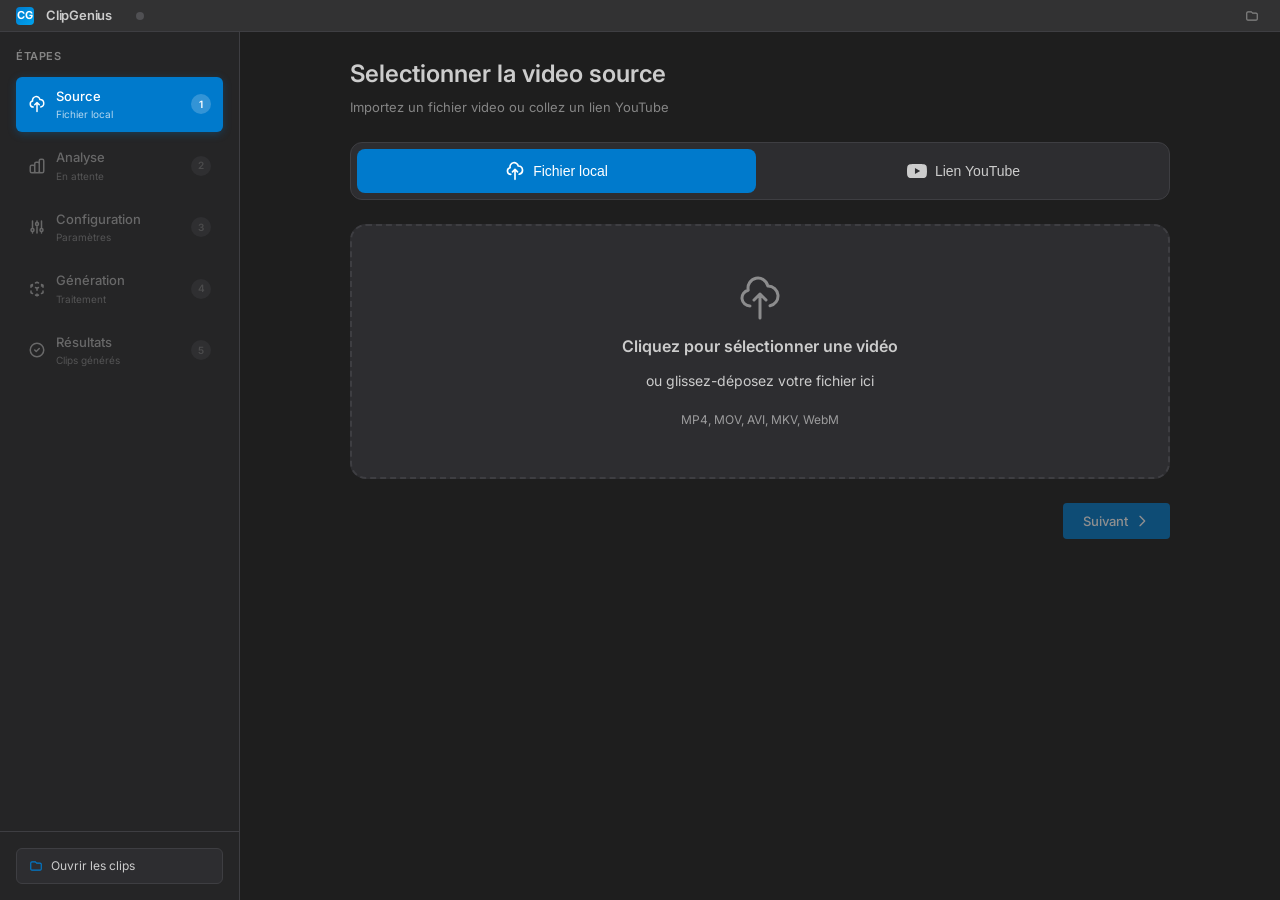
==== web/templates/index.html @ b7cdc8de "🎉 Initial commit - ClipGenius v2.0 ✨ Features - 🎬 Générateur de clips viraux YouTube → TikTok/Instag" ====
<!DOCTYPE html>
<html lang="fr">
<head>
    <meta charset="UTF-8">
    <meta name="viewport" content="width=device-width, initial-scale=1.0">
    <title>ClipGenius</title>
    <link href="https://fonts.googleapis.com/css2?family=Inter:wght@300;400;500;600;700&display=swap" rel="stylesheet">
    <style>
        * {
            margin: 0;
            padding: 0;
            box-sizing: border-box;
        }

        :root {
            --bg: #1e1e1e;
            --bg-secondary: #252526;
            --surface: #2d2d30;
            --surface-hover: #37373d;
            --border: #3e3e42;
            --text: #cccccc;
            --text-muted: #858585;
            --accent: #007acc;
            --accent-hover: #005a9e;
            --success: #4ec9b0;
            --error: #f48771;
            --warning: #ce9178;
            --titlebar-bg: #323233;
            --sidebar-width: 240px;
        }

        body {
            font-family: -apple-system, BlinkMacSystemFont, 'Segoe UI', 'Inter', system-ui, sans-serif;
            background: var(--bg);
            color: var(--text);
            height: 100vh;
            overflow: hidden;
            line-height: 1.5;
            font-size: 13px;
            -webkit-font-smoothing: antialiased;
        }

        /* Titlebar */
        .titlebar {
            height: 32px;
            background: var(--titlebar-bg);
            border-bottom: 1px solid var(--border);
            display: flex;
            align-items: center;
            justify-content: space-between;
            padding: 0 16px;
            -webkit-app-region: drag;
            flex-shrink: 0;
        }

        .titlebar-left {
            display: flex;
            align-items: center;
            gap: 12px;
        }

        .app-icon {
            width: 18px;
            height: 18px;
            background: linear-gradient(135deg, var(--accent), #00a4ef);
            border-radius: 4px;
            display: flex;
            align-items: center;
            justify-content: center;
            font-size: 11px;
            font-weight: 700;
            color: white;
        }

        .app-title {
            font-size: 13px;
            font-weight: 600;
            letter-spacing: -0.2px;
        }
        
        /* Connection Indicator */
        .connection-indicator {
            width: 8px;
            height: 8px;
            border-radius: 50%;
            margin-left: 12px;
            position: relative;
            transition: all 0.3s ease;
        }
        
        .connection-indicator.disconnected {
            background: #6e6e73;
            opacity: 0.5;
        }
        
        .connection-indicator.connecting {
            background: #ff9f0a;
            animation: pulse 1.5s ease-in-out infinite;
        }
        
        .connection-indicator.connected {
            background: #30d158;
            box-shadow: 0 0 8px rgba(48, 209, 88, 0.5);
        }
        
        .connection-indicator.error {
            background: #ff453a;
            animation: blink 1s ease-in-out infinite;
        }
        
        @keyframes blink {
            0%, 100% { opacity: 1; }
            50% { opacity: 0.3; }
        }

        .titlebar-center {
            position: absolute;
            left: 50%;
            transform: translateX(-50%);
            font-size: 12px;
            color: var(--text-muted);
        }

        .titlebar-actions {
            display: flex;
            gap: 8px;
            -webkit-app-region: no-drag;
        }

        .titlebar-btn {
            width: 24px;
            height: 24px;
            border-radius: 4px;
            border: none;
            background: transparent;
            color: var(--text-muted);
            cursor: pointer;
            display: flex;
            align-items: center;
            justify-content: center;
            transition: all 0.15s;
        }

        .titlebar-btn:hover {
            background: var(--surface-hover);
            color: var(--text);
        }

        .titlebar-btn svg {
            width: 14px;
            height: 14px;
        }

        /* Layout */
        .app-container {
            display: flex;
            height: calc(100vh - 32px);
        }

        /* Sidebar */
        .sidebar {
            width: var(--sidebar-width);
            background: var(--bg-secondary);
            border-right: 1px solid var(--border);
            display: flex;
            flex-direction: column;
            flex-shrink: 0;
        }

        .sidebar-section {
            padding: 16px;
        }

        .sidebar-section-title {
            font-size: 11px;
            font-weight: 600;
            color: var(--text-muted);
            text-transform: uppercase;
            letter-spacing: 0.5px;
            margin-bottom: 12px;
        }

        .nav-item {
            display: flex;
            align-items: center;
            gap: 10px;
            padding: 10px 12px;
            border-radius: 6px;
            cursor: pointer;
            transition: all 0.2s cubic-bezier(0.4, 0, 0.2, 1);
            color: var(--text);
            text-decoration: none;
            font-size: 13px;
            position: relative;
            margin-bottom: 6px;
        }

        .nav-item:hover:not(.active) {
            background: var(--surface);
            transform: translateX(2px);
        }

        .nav-item.active {
            background: var(--accent) !important;
            color: white !important;
            box-shadow: 0 2px 8px rgba(0, 122, 204, 0.3);
        }

        .nav-item.disabled {
            opacity: 0.4;
            cursor: not-allowed;
            pointer-events: none;
        }

        .nav-item svg {
            width: 18px;
            height: 18px;
            flex-shrink: 0;
        }

        .nav-item-content {
            flex: 1;
            display: flex;
            align-items: center;
            justify-content: space-between;
        }

        .nav-item-label {
            display: flex;
            flex-direction: column;
        }

        .nav-item-title {
            font-size: 13px;
            font-weight: 500;
        }

        .nav-item-subtitle {
            font-size: 10px;
            opacity: 0.7;
            margin-top: 1px;
        }

        /* Step badges */
        .step-badge {
            display: inline-flex;
            align-items: center;
            justify-content: center;
            width: 20px;
            height: 20px;
            border-radius: 10px;
            font-size: 10px;
            font-weight: 600;
            flex-shrink: 0;
        }

        .nav-item .step-badge {
            background: var(--border);
            color: var(--text-muted);
        }

        .nav-item.active .step-badge {
            background: rgba(255, 255, 255, 0.2);
            color: white;
        }

        .nav-item.completed .step-badge {
            background: var(--success);
            color: white;
        }

        .nav-item.completed:not(.active) {
            /* Style propre sans bordure */
        }

        .nav-item.processing .step-badge {
            background: var(--accent);
            color: white;
            animation: pulse 2s ease infinite;
        }

        .nav-item.processing.active {
            background: var(--accent);
            color: white;
        }

        .sidebar-footer {
            margin-top: auto;
            padding: 16px;
            border-top: 1px solid var(--border);
        }

        .quick-action {
            display: flex;
            align-items: center;
            gap: 8px;
            padding: 8px 12px;
            background: var(--surface);
            border-radius: 6px;
            border: 1px solid var(--border);
            cursor: pointer;
            transition: all 0.15s;
            font-size: 12px;
            color: var(--text);
            text-decoration: none;
        }

        .quick-action:hover {
            background: var(--surface-hover);
            border-color: var(--accent);
        }

        .quick-action svg {
            width: 14px;
            height: 14px;
            color: var(--accent);
        }

        /* Main content */
        .main-content {
            flex: 1;
            overflow-y: auto;
            background: var(--bg);
        }

        .main-content::-webkit-scrollbar {
            width: 12px;
        }

        .main-content::-webkit-scrollbar-track {
            background: transparent;
        }

        .main-content::-webkit-scrollbar-thumb {
            background: var(--border);
            border-radius: 6px;
            border: 3px solid var(--bg);
        }

        .main-content::-webkit-scrollbar-thumb:hover {
            background: var(--text-muted);
        }

        .content-wrapper {
            max-width: 900px;
            margin: 0 auto;
            padding: 24px 40px;
        }

        /* Step views */
        .step-view {
            display: none;
            animation: fadeInUp 0.3s cubic-bezier(0.4, 0, 0.2, 1);
        }

        .step-view.active {
            display: block;
        }

        @keyframes fadeInUp {
            from {
                opacity: 0;
                transform: translateY(20px);
            }
            to {
                opacity: 1;
                transform: translateY(0);
            }
        }

        /* Page header */
        .page-header {
            margin-bottom: 24px;
        }

        .page-title {
            font-size: 24px;
            font-weight: 600;
            margin-bottom: 6px;
            color: var(--text);
        }

        .page-description {
            color: var(--text-muted);
            font-size: 13px;
        }

        /* Form section */
        .form-section {
            background: var(--surface);
            border: 1px solid var(--border);
            border-radius: 8px;
            padding: 20px;
            margin-bottom: 20px;
        }

        .form-section-title {
            font-size: 13px;
            font-weight: 600;
            margin-bottom: 12px;
            color: var(--text);
        }

        .form-group {
            margin-bottom: 16px;
        }

        .form-group:last-child {
            margin-bottom: 0;
        }

        .form-label {
            display: flex;
            align-items: center;
            gap: 8px;
            font-size: 13px;
            font-weight: 600;
            color: var(--text);
            margin-bottom: 8px;
        }

        .form-hint {
            font-size: 12px;
            color: var(--text-muted);
            display: flex;
            align-items: center;
            gap: 6px;
        }

        .form-hint svg {
            flex-shrink: 0;
        }

        .main-input-group {
            display: flex;
            gap: 8px;
        }

        input[type="url"],
        input[type="text"],
        input[type="number"],
        select {
            width: 100%;
            padding: 10px 12px;
            background: var(--bg);
            border: 1px solid var(--border);
            border-radius: 6px;
            color: var(--text);
            font-size: 13px;
            font-family: inherit;
            transition: all 0.2s ease;
            height: 42px;
            line-height: 1.4;
            box-sizing: border-box;
        }

        input[type="url"]:hover,
        input[type="text"]:hover,
        input[type="number"]:hover,
        select:hover {
            border-color: var(--accent);
            background: var(--bg-secondary);
        }

        input[type="url"]:focus,
        input[type="text"]:focus,
        input[type="number"]:focus,
        select:focus {
            outline: none;
            border-color: var(--accent);
            background: var(--bg-secondary);
            box-shadow: 0 0 0 3px rgba(0, 122, 204, 0.1);
            transform: translateY(-1px);
        }

        input::placeholder {
            color: var(--text-muted);
        }

        /* Range Slider - Score Viral Minimum */
        .param-value {
            display: inline-block;
            min-width: 40px;
            padding: 2px 10px;
            background: linear-gradient(135deg, var(--accent), #005a9e);
            color: white;
            border-radius: 12px;
            font-size: 12px;
            font-weight: 600;
            text-align: center;
            font-variant-numeric: tabular-nums;
            box-shadow: 0 2px 8px rgba(0, 122, 204, 0.3);
            transition: all 0.2s ease;
        }

        input[type="range"] {
            -webkit-appearance: none;
            appearance: none;
            width: 100%;
            height: 6px;
            background: transparent;
            outline: none;
            margin: 12px 0;
            cursor: pointer;
        }

        /* Track - Fond du slider */
        input[type="range"]::-webkit-slider-runnable-track {
            width: 100%;
            height: 6px;
            background: linear-gradient(
                to right,
                #4ec9b0 0%,      /* Vert (permissif) */
                #ce9178 50%,     /* Orange (moyen) */
                #f48771 100%     /* Rouge (strict) */
            );
            border-radius: 3px;
            box-shadow: inset 0 1px 3px rgba(0, 0, 0, 0.3);
        }

        input[type="range"]::-moz-range-track {
            width: 100%;
            height: 6px;
            background: linear-gradient(
                to right,
                #4ec9b0 0%,
                #ce9178 50%,
                #f48771 100%
            );
            border-radius: 3px;
            box-shadow: inset 0 1px 3px rgba(0, 0, 0, 0.3);
        }

        /* Thumb - Le curseur rond */
        input[type="range"]::-webkit-slider-thumb {
            -webkit-appearance: none;
            appearance: none;
            width: 20px;
            height: 20px;
            background: white;
            border: 3px solid var(--accent);
            border-radius: 50%;
            cursor: pointer;
            box-shadow: 0 2px 8px rgba(0, 0, 0, 0.3);
            transition: all 0.2s ease;
        }

        input[type="range"]::-moz-range-thumb {
            width: 20px;
            height: 20px;
            background: white;
            border: 3px solid var(--accent);
            border-radius: 50%;
            cursor: pointer;
            box-shadow: 0 2px 8px rgba(0, 0, 0, 0.3);
            transition: all 0.2s ease;
        }

        /* Hover effects */
        input[type="range"]:hover::-webkit-slider-thumb {
            transform: scale(1.2);
            box-shadow: 0 3px 12px rgba(0, 122, 204, 0.5);
        }

        input[type="range"]:hover::-moz-range-thumb {
            transform: scale(1.2);
            box-shadow: 0 3px 12px rgba(0, 122, 204, 0.5);
        }

        /* Active (dragging) */
        input[type="range"]:active::-webkit-slider-thumb {
            transform: scale(1.3);
            border-width: 4px;
            box-shadow: 0 4px 16px rgba(0, 122, 204, 0.6);
        }

        input[type="range"]:active::-moz-range-thumb {
            transform: scale(1.3);
            border-width: 4px;
            box-shadow: 0 4px 16px rgba(0, 122, 204, 0.6);
        }

        /* Focus state */
        input[type="range"]:focus::-webkit-slider-thumb {
            outline: 2px solid var(--accent);
            outline-offset: 2px;
        }

        input[type="range"]:focus::-moz-range-thumb {
            outline: 2px solid var(--accent);
            outline-offset: 2px;
        }

        /* Labels en dessous du slider */
        .range-labels {
            display: flex;
            justify-content: space-between;
            font-size: 11px;
            color: var(--text-muted);
            margin-top: -6px;
            user-select: none;
        }

        .range-labels span {
            padding: 2px 8px;
            border-radius: 4px;
            transition: all 0.2s ease;
        }

        .range-labels span:first-child {
            color: #4ec9b0;
        }

        .range-labels span:last-child {
            color: #f48771;
        }

        /* Animation de la valeur quand elle change */
        @keyframes valuePulse {
            0% { transform: scale(1); }
            50% { transform: scale(1.1); }
            100% { transform: scale(1); }
        }

        .param-value.updating {
            animation: valuePulse 0.3s ease;
        }

        /* Input avec icône et suffixe */
        .input-with-icon {
            position: relative;
            display: flex;
            align-items: center;
        }

        .input-with-icon input {
            padding-left: 36px;
            padding-right: 40px;
        }

        .input-icon {
            position: absolute;
            left: 12px;
            font-size: 16px;
            pointer-events: none;
            z-index: 1;
        }

        .input-suffix {
            position: absolute;
            right: 12px;
            font-size: 11px;
            color: var(--text-muted);
            font-weight: 500;
            pointer-events: none;
            background: var(--bg);
            padding: 2px 6px;
            border-radius: 4px;
            border: 1px solid var(--border);
        }

        /* Amélioration des inputs number */
        input[type="number"] {
            font-variant-numeric: tabular-nums;
            text-align: center;
            font-weight: 500;
        }

        input[type="number"]::-webkit-inner-spin-button,
        input[type="number"]::-webkit-outer-spin-button {
            opacity: 1;
            height: 30px;
        }

        /* Amélioration des selects */
        select {
            background-image: url("data:image/svg+xml,%3Csvg width='12' height='8' fill='none' xmlns='http://www.w3.org/2000/svg'%3E%3Cpath d='M1 1.5l5 5 5-5' stroke='%23858585' stroke-width='2' stroke-linecap='round'/%3E%3C/svg%3E");
            background-repeat: no-repeat;
            background-position: right 12px center;
            padding-right: 36px;
            cursor: pointer;
            font-weight: 500;
        }

        select option {
            padding: 8px;
            background: var(--bg);
            color: var(--text);
        }

        /* Amélioration des checkboxes */
        .checkbox-label {
            background: var(--surface);
            padding: 12px 16px;
            border-radius: 8px;
            border: 1px solid var(--border);
            transition: all 0.2s ease;
        }

        .checkbox-label:hover {
            background: var(--surface-hover);
            border-color: var(--accent);
            transform: translateY(-1px);
            box-shadow: 0 2px 8px rgba(0, 0, 0, 0.1);
        }

        .checkbox-label input[type="checkbox"]:checked + span {
            color: var(--accent);
            font-weight: 600;
        }

        .btn {
            padding: 10px 20px;
            background: var(--accent);
            border: none;
            border-radius: 4px;
            color: white;
            font-size: 13px;
            font-weight: 500;
            font-family: inherit;
            cursor: pointer;
            transition: all 0.15s;
            white-space: nowrap;
            display: inline-flex;
            align-items: center;
            gap: 6px;
        }

        .btn:hover:not(:disabled) {
            background: var(--accent-hover);
        }

        .btn:active:not(:disabled) {
            transform: scale(0.98);
        }

        .btn:disabled {
            opacity: 0.5;
            cursor: not-allowed;
        }

        .btn-secondary {
            background: var(--surface);
            color: var(--text);
            border: 1px solid var(--border);
        }

        .btn-secondary:hover:not(:disabled) {
            background: var(--surface-hover);
        }

        /* Advanced options */
        .advanced-toggle {
            display: inline-flex;
            align-items: center;
            gap: 6px;
            color: var(--accent);
            font-size: 12px;
            font-weight: 500;
            cursor: pointer;
            padding: 6px 0;
            margin-bottom: 16px;
        }

        .advanced-toggle:hover {
            color: var(--accent-hover);
        }

        .advanced-toggle svg {
            width: 14px;
            height: 14px;
            transition: transform 0.2s;
        }

        .advanced-toggle.open svg {
            transform: rotate(180deg);
        }

        .advanced-options {
            display: none;
        }

        .advanced-options.show {
            display: block;
            animation: slideDown 0.2s ease;
        }

        @keyframes slideDown {
            from { opacity: 0; transform: translateY(-8px); }
            to { opacity: 1; transform: translateY(0); }
        }

        .options-grid {
            display: grid;
            grid-template-columns: repeat(auto-fit, minmax(200px, 1fr));
            gap: 16px;
        }

        .checkbox-group {
            display: flex;
            flex-wrap: wrap;
            gap: 16px;
            margin-top: 12px;
        }

        .checkbox-label {
            display: flex;
            align-items: center;
            gap: 8px;
            cursor: pointer;
            font-size: 13px;
            color: var(--text);
            user-select: none;
        }

        .checkbox-label input[type="checkbox"] {
            width: 16px;
            height: 16px;
            accent-color: var(--accent);
            cursor: pointer;
        }

        .checkbox-label:hover {
            color: var(--text);
        }

        /* Progress section */
        .progress-section {
            display: none;
            margin-bottom: 24px;
        }

        .progress-section.show {
            display: block;
            animation: fadeIn 0.5s ease;
        }

        @keyframes fadeIn {
            from { opacity: 0; transform: translateY(10px); }
            to { opacity: 1; transform: translateY(0); }
        }

        /* === NEW ENGAGING PROGRESS DESIGN === */
        .progress-hero {
            text-align: center;
            padding: 60px 40px;
            background: linear-gradient(135deg, rgba(0, 120, 212, 0.05) 0%, rgba(0, 164, 239, 0.05) 100%);
            border-radius: 16px;
            border: 1px solid var(--border);
            position: relative;
            overflow: hidden;
        }

        /* Animated background particles */
        .progress-hero::before {
            content: '';
            position: absolute;
            top: 0;
            left: 0;
            right: 0;
            bottom: 0;
            background-image: 
                radial-gradient(circle at 20% 80%, rgba(0, 120, 212, 0.1) 0%, transparent 50%),
                radial-gradient(circle at 80% 20%, rgba(0, 164, 239, 0.1) 0%, transparent 50%);
            animation: bgPulse 4s ease-in-out infinite alternate;
        }

        @keyframes bgPulse {
            0% { opacity: 0.5; }
            100% { opacity: 1; }
        }

        /* Circular progress indicator */
        .circular-progress {
            position: relative;
            width: 200px;
            height: 200px;
            margin: 0 auto 32px;
        }

        .circular-progress svg {
            transform: rotate(-90deg);
            width: 200px;
            height: 200px;
        }

        .circular-progress .progress-bg {
            fill: none;
            stroke: var(--border);
            stroke-width: 8;
        }

        /* Page Analyse - Progress ring */
        #view-analyze .circular-progress .progress-ring {
            fill: none;
            stroke: url(#analysisProgressGradient);
            stroke-width: 8;
            stroke-linecap: round;
            stroke-dasharray: 565.48;
            stroke-dashoffset: 565.48;
            transition: stroke-dashoffset 0.8s cubic-bezier(0.4, 0, 0.2, 1);
        }

        /* Page Génération - Progress ring */
        #view-generate .circular-progress .progress-ring {
            fill: none;
            stroke: url(#progressGradient);
            stroke-width: 8;
            stroke-linecap: round;
            stroke-dasharray: 565.48;
            stroke-dashoffset: 565.48;
            transition: stroke-dashoffset 0.8s cubic-bezier(0.4, 0, 0.2, 1);
        }

        .progress-section.complete .circular-progress .progress-ring {
            stroke: var(--success);
        }

        .circular-progress .progress-content {
            position: absolute;
            top: 50%;
            left: 50%;
            transform: translate(-50%, -50%);
            text-align: center;
        }

        .progress-percentage {
            font-size: 48px;
            font-weight: 700;
            color: var(--text);
            line-height: 1;
            font-variant-numeric: tabular-nums;
        }

        .progress-percentage-suffix {
            font-size: 24px;
            color: var(--text-muted);
        }

        /* Animated icon in center */
        .progress-icon {
            font-size: 32px;
            margin-bottom: 8px;
            animation: iconBounce 2s ease-in-out infinite;
        }

        @keyframes iconBounce {
            0%, 100% { transform: scale(1); }
            50% { transform: scale(1.1); }
        }

        .progress-section.complete .progress-icon {
            animation: celebrateIcon 0.6s ease;
        }

        @keyframes celebrateIcon {
            0% { transform: scale(1); }
            50% { transform: scale(1.3) rotate(10deg); }
            100% { transform: scale(1); }
        }

        /* Main status message */
        .progress-status {
            font-size: 24px;
            font-weight: 600;
            color: var(--text);
            margin-bottom: 8px;
            position: relative;
            z-index: 1;
        }

        .progress-substatus {
            font-size: 14px;
            color: var(--text-muted);
            margin-bottom: 32px;
            position: relative;
            z-index: 1;
        }

        /* Step indicators - simplified */
        .progress-steps {
            display: flex;
            justify-content: center;
            gap: 8px;
            margin-bottom: 32px;
            position: relative;
            z-index: 1;
        }

        .progress-step {
            display: flex;
            align-items: center;
            gap: 8px;
            padding: 12px 20px;
            background: var(--surface);
            border: 1px solid var(--border);
            border-radius: 100px;
            font-size: 13px;
            color: var(--text-muted);
            transition: all 0.3s ease;
        }

        .progress-step-icon {
            font-size: 16px;
            opacity: 0.6;
            transition: all 0.3s ease;
        }

        .progress-step.active {
            background: var(--accent);
            border-color: var(--accent);
            color: white;
            transform: scale(1.05);
            box-shadow: 0 4px 20px rgba(0, 120, 212, 0.3);
        }

        .progress-step.active .progress-step-icon {
            opacity: 1;
            animation: stepPulse 1s ease-in-out infinite;
        }

        @keyframes stepPulse {
            0%, 100% { transform: scale(1); }
            50% { transform: scale(1.2); }
        }

        .progress-step.complete {
            background: var(--success);
            border-color: var(--success);
            color: white;
        }

        .progress-step.complete .progress-step-icon {
            opacity: 1;
        }

        /* Completion celebration */
        .progress-section.complete .progress-hero {
            background: linear-gradient(135deg, rgba(16, 185, 129, 0.1) 0%, rgba(5, 150, 105, 0.1) 100%);
        }

        .progress-section.complete .progress-status {
            color: var(--success);
        }

        /* Error state */
        .progress-section.error .progress-hero {
            background: linear-gradient(135deg, rgba(239, 68, 68, 0.1) 0%, rgba(220, 38, 38, 0.1) 100%);
        }

        .progress-section.error .progress-status {
            color: var(--error);
        }

        .progress-section.error .circular-progress .progress-ring {
            stroke: var(--error);
        }

        /* Results */
        .results {
            display: none;
        }

        .results.show {
            display: block;
        }

        .results-header {
            display: flex;
            justify-content: space-between;
            align-items: center;
            margin-bottom: 16px;
        }

        .results-title {
            font-size: 14px;
            font-weight: 600;
        }

        .results-count {
            font-size: 12px;
            color: var(--text-muted);
        }

        .clips-grid {
            display: grid;
            grid-template-columns: repeat(auto-fill, minmax(240px, 1fr));
            gap: 16px;
        }

        .clip-card {
            background: var(--surface);
            border: 1px solid var(--border);
            border-radius: 6px;
            overflow: hidden;
            transition: all 0.2s;
            position: relative; /* Explicit positioning context */
        }
        
        /* Ensure no pseudo-elements create overlays */
        .clip-card::before,
        .clip-card::after {
            content: none !important;
        }

        .clip-card:hover {
            border-color: var(--accent);
            transform: translateY(-2px);
        }

        .clip-video-wrapper {
            position: relative;
            width: 100%;
            aspect-ratio: 9/16;
            background: #000;
            cursor: pointer;
            overflow: hidden;
        }

        .clip-video {
            width: 100%;
            height: 100%;
            display: block;
            object-fit: cover;
        }
        
        .clip-video-overlay {
            position: absolute;
            top: 0;
            left: 0;
            right: 0;
            bottom: 0;
            display: flex;
            align-items: center;
            justify-content: center;
            background: rgba(0, 0, 0, 0.3);
            opacity: 0;
            transition: opacity 0.3s ease;
            pointer-events: none;
        }
        
        /* Show play icon on hover */
        .clip-video-wrapper:hover .clip-video-overlay {
            opacity: 1;
        }
        
        /* Always show play icon when paused */
        .clip-video-wrapper.paused .clip-video-overlay {
            opacity: 1;
            background: rgba(0, 0, 0, 0.4);
        }
        
        .play-icon {
            filter: drop-shadow(0 2px 8px rgba(0,0,0,0.6));
            transition: transform 0.2s ease;
        }
        
        .clip-video-wrapper:hover .play-icon {
            transform: scale(1.1);
        }

        /* Remove ALL Safari/Webkit video controls and overlays */
        .clip-video::-webkit-media-controls {
            display: none !important;
        }
        
        .clip-video::-webkit-media-controls-enclosure {
            display: none !important;
        }
        
        .clip-video::-webkit-media-controls-panel {
            display: none !important;
        }

        .clip-footer {
            padding: 12px;
        }

        .clip-name {
            font-size: 12px;
            font-weight: 500;
        }

        /* Results Statistics */
        .results-stats-grid {
            display: grid;
            grid-template-columns: repeat(4, 1fr);
            gap: 12px;
            margin-bottom: 24px;
        }

        .results-stat-card {
            background: var(--surface);
            border: 1px solid var(--border);
            border-radius: 8px;
            padding: 16px;
            display: flex;
            align-items: center;
            gap: 12px;
            transition: all 0.2s;
        }

        .results-stat-card:hover {
            border-color: var(--accent);
            transform: translateY(-1px);
        }

        .results-stat-icon {
            font-size: 28px;
            flex-shrink: 0;
        }

        .results-stat-content {
            flex: 1;
        }

        .results-stat-value {
            font-size: 18px;
            font-weight: 600;
            color: var(--text);
            margin-bottom: 2px;
            font-variant-numeric: tabular-nums;
        }

        .results-stat-label {
            font-size: 11px;
            color: var(--text-muted);
            text-transform: uppercase;
            letter-spacing: 0.5px;
        }

        /* Clip metadata badges */
        .clip-metadata {
            display: flex;
            gap: 6px;
            flex-wrap: wrap;
            margin-top: 8px;
        }

        .clip-badge {
            display: inline-flex;
            align-items: center;
            gap: 4px;
            padding: 3px 8px;
            background: var(--bg);
            border-radius: 10px;
            font-size: 10px;
            color: var(--text-muted);
        }

        .clip-badge.score {
            color: var(--success);
        }

        .clip-badge.duration {
            color: var(--accent);
        }

        /* Status badge */
        .status-badge {
            display: inline-flex;
            align-items: center;
            gap: 6px;
            padding: 4px 10px;
            border-radius: 12px;
            font-size: 11px;
            font-weight: 500;
            background: var(--bg);
            border: 1px solid var(--border);
        }

        .status-badge.processing {
            border-color: var(--accent);
            color: var(--accent);
        }

        .status-badge.complete {
            border-color: var(--success);
            color: var(--success);
        }

        .status-badge.error {
            border-color: var(--error);
            color: var(--error);
        }

        .status-dot {
            width: 6px;
            height: 6px;
            border-radius: 50%;
            background: currentColor;
        }

        .status-badge.processing .status-dot {
            animation: pulse 2s ease infinite;
        }

        @keyframes pulse {
            0%, 100% { opacity: 1; }
            50% { opacity: 0.3; }
        }

        /* Confetti animation */
        @keyframes confetti-fall {
            to {
                transform: translateY(100vh) rotate(360deg);
            }
        }

        .confetti {
            position: fixed;
            width: 10px;
            height: 10px;
            background: var(--accent);
            top: -10px;
            z-index: 9999;
            animation: confetti-fall 3s linear forwards;
        }

        /* Success celebration */
        .celebration-overlay {
            position: fixed;
            top: 0;
            left: 0;
            right: 0;
            bottom: 0;
            pointer-events: none;
            z-index: 9998;
            display: none;
        }

        .celebration-overlay.active {
            display: block;
        }

        /* Source Tabs */
        .source-tabs {
            display: flex;
            gap: 8px;
            margin-bottom: 24px;
            background: var(--surface);
            padding: 6px;
            border-radius: 12px;
            border: 1px solid var(--border);
        }

        .source-tab {
            flex: 1;
            display: flex;
            align-items: center;
            justify-content: center;
            gap: 8px;
            padding: 12px 20px;
            border: none;
            background: transparent;
            color: var(--text-dim);
            font-size: 14px;
            font-weight: 500;
            border-radius: 8px;
            cursor: pointer;
            transition: all 0.2s ease;
        }

        .source-tab:hover {
            color: var(--text);
            background: var(--surface-hover);
        }

        .source-tab.active {
            background: var(--accent);
            color: white;
        }

        .source-tab svg {
            flex-shrink: 0;
        }

        /* Source Panels */
        .source-panel {
            display: none;
        }

        .source-panel.active {
            display: block;
            animation: fadeIn 0.3s ease;
        }

        /* File Drop Zone */
        .file-drop-zone {
            border: 2px dashed var(--border);
            border-radius: 16px;
            padding: 48px 24px;
            text-align: center;
            cursor: pointer;
            transition: all 0.3s ease;
            background: var(--surface);
        }

        .file-drop-zone:hover {
            border-color: var(--accent);
            background: rgba(0, 122, 204, 0.05);
        }

        .file-drop-zone.dragover {
            border-color: var(--accent);
            background: rgba(0, 122, 204, 0.1);
            transform: scale(1.01);
        }

        .file-drop-content {
            display: flex;
            flex-direction: column;
            align-items: center;
            gap: 12px;
        }

        .file-drop-content svg {
            color: var(--text-dim);
            opacity: 0.6;
        }

        .file-drop-zone:hover .file-drop-content svg {
            color: var(--accent);
            opacity: 1;
        }

        .file-drop-title {
            font-size: 16px;
            font-weight: 600;
            color: var(--text);
            margin: 0;
        }

        .file-drop-subtitle {
            font-size: 14px;
            color: var(--text-dim);
            margin: 0;
        }

        .file-drop-formats {
            font-size: 12px;
            color: var(--text-dim);
            opacity: 0.7;
            margin: 8px 0 0 0;
        }

        /* File Preview Card */
        .file-preview-card {
            display: flex;
            align-items: center;
            gap: 16px;
            background: var(--surface);
            border: 1px solid var(--border);
            border-radius: 12px;
            padding: 16px 20px;
            margin-top: 16px;
            animation: fadeIn 0.3s ease;
        }

        .file-preview-icon {
            width: 48px;
            height: 48px;
            display: flex;
            align-items: center;
            justify-content: center;
            background: rgba(0, 122, 204, 0.1);
            border-radius: 10px;
            color: var(--accent);
        }

        .file-preview-info {
            flex: 1;
        }

        .file-preview-name {
            font-size: 15px;
            font-weight: 600;
            color: var(--text);
            margin: 0 0 4px 0;
            word-break: break-all;
        }

        .file-preview-size {
            font-size: 13px;
            color: var(--text-dim);
            margin: 0;
        }

        .file-remove-btn {
            width: 36px;
            height: 36px;
            display: flex;
            align-items: center;
            justify-content: center;
            background: transparent;
            border: 1px solid var(--border);
            border-radius: 8px;
            color: var(--text-dim);
            cursor: pointer;
            transition: all 0.2s ease;
        }

        .file-remove-btn:hover {
            background: rgba(255, 100, 100, 0.1);
            border-color: #ff6464;
            color: #ff6464;
        }
        
        /* Preset Cards (Type de contenu) */
        .preset-grid {
            display: grid;
            grid-template-columns: repeat(4, 1fr);
            gap: 16px;
            margin-top: 16px;
        }
        
        .preset-card {
            background: var(--surface);
            border: 2px solid var(--border);
            border-radius: 12px;
            padding: 20px;
            cursor: pointer;
            transition: all 0.2s ease;
            text-align: center;
            position: relative;
        }
        
        .preset-card:hover {
            border-color: var(--accent);
            transform: translateY(-2px);
            box-shadow: 0 4px 12px rgba(102, 126, 234, 0.15);
        }
        
        .preset-card.selected {
            border-color: var(--accent);
            background: linear-gradient(135deg, rgba(102, 126, 234, 0.1) 0%, rgba(118, 75, 162, 0.1) 100%);
        }
        
        .preset-card.selected::before {
            content: "✓";
            position: absolute;
            top: 12px;
            right: 12px;
            width: 24px;
            height: 24px;
            background: var(--accent);
            color: white;
            border-radius: 50%;
            display: flex;
            align-items: center;
            justify-content: center;
            font-size: 14px;
            font-weight: bold;
        }
        
        .preset-icon {
            font-size: 48px;
            margin-bottom: 12px;
        }
        
        .preset-name {
            font-size: 18px;
            font-weight: 600;
            color: var(--text);
            margin-bottom: 8px;
        }
        
        .preset-desc {
            font-size: 13px;
            color: var(--text-muted);
            margin-bottom: 12px;
            line-height: 1.4;
        }
        
        .preset-specs {
            display: flex;
            flex-wrap: wrap;
            gap: 6px;
            justify-content: center;
        }
        
        .preset-spec {
            font-size: 11px;
            padding: 4px 8px;
            background: var(--bg);
            border: 1px solid var(--border);
            border-radius: 6px;
            color: var(--text-muted);
        }

        /* YouTube Preview Card */
        .youtube-preview-card {
            background: linear-gradient(135deg, var(--surface) 0%, rgba(102, 126, 234, 0.03) 100%);
            border: 2px solid var(--border);
            border-radius: 16px;
            padding: 24px;
            margin-top: 20px;
            margin-bottom: 20px;
            animation: slideInUp 0.4s cubic-bezier(0.16, 1, 0.3, 1);
            box-shadow: 0 8px 24px rgba(0, 0, 0, 0.12);
            position: relative;
            overflow: hidden;
        }

        .youtube-preview-loading {
            display: flex;
            flex-direction: column;
            align-items: center;
            gap: 16px;
            padding: 40px;
        }
        
        .youtube-preview-loading-text {
            font-size: 14px;
            color: var(--text-muted);
            display: flex;
            align-items: center;
            gap: 8px;
        }
        
        .youtube-preview-error {
            display: flex;
            flex-direction: column;
            align-items: center;
            gap: 16px;
            padding: 40px;
            text-align: center;
        }
        
        .youtube-preview-error-icon {
            width: 64px;
            height: 64px;
            background: rgba(239, 68, 68, 0.1);
            border-radius: 50%;
            display: flex;
            align-items: center;
            justify-content: center;
        }
        
        .youtube-preview-error-icon svg {
            width: 32px;
            height: 32px;
            color: #ef4444;
        }
        
        .youtube-preview-error-title {
            font-size: 16px;
            font-weight: 600;
            color: var(--text);
            margin: 0;
        }
        
        .youtube-preview-error-message {
            font-size: 14px;
            color: var(--text-muted);
            margin: 0;
            max-width: 400px;
        }
        
        .youtube-preview-content {
            display: grid;
            grid-template-columns: 280px 1fr;
            gap: 24px;
            align-items: start;
        }
        
        @media (max-width: 768px) {
            .youtube-preview-content {
                grid-template-columns: 1fr;
                gap: 16px;
            }
        }
        
        .youtube-preview-thumbnail-container {
            position: relative;
            border-radius: 12px;
            overflow: hidden;
            box-shadow: 0 8px 20px rgba(0, 0, 0, 0.25);
            aspect-ratio: 16 / 9;
        }
        
        .youtube-preview-thumbnail {
            width: 100%;
            height: 100%;
            object-fit: cover;
            display: block;
        }
        
        
        .youtube-preview-info {
            display: flex;
            flex-direction: column;
            gap: 12px;
            padding-top: 4px;
        }
        
        .youtube-preview-header {
            display: flex;
            align-items: flex-start;
        }
        
        .youtube-preview-title {
            font-size: 18px;
            font-weight: 700;
            color: var(--text);
            margin: 0;
            line-height: 1.5;
            flex: 1;
            display: -webkit-box;
            -webkit-line-clamp: 2;
            -webkit-box-orient: vertical;
            overflow: hidden;
        }
        
        .youtube-preview-meta {
            display: flex;
            flex-direction: column;
            gap: 8px;
        }
        
        .youtube-preview-channel {
            display: flex;
            align-items: center;
            gap: 8px;
            font-size: 15px;
            color: var(--text-muted);
            font-weight: 500;
        }
        
        .youtube-preview-stats {
            display: flex;
            gap: 16px;
            padding: 12px 0;
            border-top: 1px solid var(--border);
            margin-top: 4px;
        }
        
        .youtube-preview-stat {
            display: flex;
            align-items: center;
            gap: 6px;
            font-size: 13px;
            color: var(--text-muted);
        }
        
        .youtube-preview-stat svg {
            width: 16px;
            height: 16px;
            opacity: 0.7;
        }
        
        @keyframes slideInUp {
            from {
                transform: translateY(20px);
                opacity: 0;
            }
            to {
                transform: translateY(0);
                opacity: 1;
            }
        }

        .spinner {
            width: 40px;
            height: 40px;
            border: 4px solid var(--border);
            border-top-color: var(--accent);
            border-radius: 50%;
            animation: spin 1s linear infinite;
        }

        @keyframes spin {
            to { transform: rotate(360deg); }
        }
        
        @keyframes slideInRight {
            from {
                transform: translateX(400px);
                opacity: 0;
            }
            to {
                transform: translateX(0);
                opacity: 1;
            }
        }
        
        @keyframes slideOutRight {
            from {
                transform: translateX(0);
                opacity: 1;
            }
            to {
                transform: translateX(400px);
                opacity: 0;
            }
        }
    </style>
</head>
<body>
    <!-- Titlebar -->
    <div class="titlebar">
        <div class="titlebar-left">
            <div class="app-icon">CG</div>
            <span class="app-title">ClipGenius</span>
            <!-- Connection Indicator -->
            <div class="connection-indicator disconnected" id="connectionIndicator" title="Déconnecté"></div>
        </div>
        <div class="titlebar-center" id="titlebarStatus"></div>
        <div class="titlebar-actions">
            <button class="titlebar-btn" onclick="openOutputFolder()" title="Ouvrir le dossier de sortie">
                <svg fill="none" stroke="currentColor" viewBox="0 0 24 24">
                    <path stroke-linecap="round" stroke-linejoin="round" stroke-width="2" d="M3 7v10a2 2 0 002 2h14a2 2 0 002-2V9a2 2 0 00-2-2h-6l-2-2H5a2 2 0 00-2 2z"></path>
                </svg>
            </button>
        </div>
    </div>

    <!-- Celebration overlay for confetti -->
    <div class="celebration-overlay" id="celebrationOverlay"></div>

    <!-- App container -->
    <div class="app-container">
        <!-- Sidebar -->
        <div class="sidebar">
            <div class="sidebar-section">
                <div class="sidebar-section-title">Étapes</div>
                
                <!-- Step 1: Source -->
                <a href="#" class="nav-item active" data-step="source" onclick="navigateToStep('source'); return false;">
                    <svg fill="none" stroke="currentColor" viewBox="0 0 24 24">
                        <path stroke-linecap="round" stroke-linejoin="round" stroke-width="2" d="M7 16a4 4 0 01-.88-7.903A5 5 0 1115.9 6L16 6a5 5 0 011 9.9M15 13l-3-3m0 0l-3 3m3-3v12"/>
                    </svg>
                    <div class="nav-item-content">
                        <div class="nav-item-label">
                            <span class="nav-item-title">Source</span>
                            <span class="nav-item-subtitle" id="sourceNavSubtitle">Fichier local</span>
                        </div>
                        <span class="step-badge">1</span>
                    </div>
                </a>

                <!-- Step 2: Analyse -->
                <a href="#" class="nav-item disabled" data-step="analyze" onclick="navigateToStep('analyze'); return false;">
                    <svg fill="none" stroke="currentColor" viewBox="0 0 24 24">
                        <path stroke-linecap="round" stroke-linejoin="round" stroke-width="2" d="M9 19v-6a2 2 0 00-2-2H5a2 2 0 00-2 2v6a2 2 0 002 2h2a2 2 0 002-2zm0 0V9a2 2 0 012-2h2a2 2 0 012 2v10m-6 0a2 2 0 002 2h2a2 2 0 002-2m0 0V5a2 2 0 012-2h2a2 2 0 012 2v14a2 2 0 01-2 2h-2a2 2 0 01-2-2z"/>
                    </svg>
                    <div class="nav-item-content">
                        <div class="nav-item-label">
                            <span class="nav-item-title">Analyse</span>
                            <span class="nav-item-subtitle" id="analyzeNavSubtitle">En attente</span>
                        </div>
                        <span class="step-badge">2</span>
                    </div>
                </a>

                <!-- Step 3: Configuration -->
                <a href="#" class="nav-item disabled" data-step="config" onclick="navigateToStep('config'); return false;">
                    <svg fill="none" stroke="currentColor" viewBox="0 0 24 24">
                        <path stroke-linecap="round" stroke-linejoin="round" stroke-width="2" d="M12 6V4m0 2a2 2 0 100 4m0-4a2 2 0 110 4m-6 8a2 2 0 100-4m0 4a2 2 0 110-4m0 4v2m0-6V4m6 6v10m6-2a2 2 0 100-4m0 4a2 2 0 110-4m0 4v2m0-6V4"/>
                    </svg>
                    <div class="nav-item-content">
                        <div class="nav-item-label">
                            <span class="nav-item-title">Configuration</span>
                            <span class="nav-item-subtitle" id="configNavSubtitle">Paramètres</span>
                        </div>
                        <span class="step-badge">3</span>
                    </div>
                </a>

                <!-- Step 4: Generation -->
                <a href="#" class="nav-item disabled" data-step="generate" onclick="navigateToStep('generate'); return false;">
                    <svg fill="none" stroke="currentColor" viewBox="0 0 24 24">
                        <path stroke-linecap="round" stroke-linejoin="round" stroke-width="2" d="M14 10l-2 1m0 0l-2-1m2 1v2.5M20 7l-2 1m2-1l-2-1m2 1v2.5M14 4l-2-1-2 1M4 7l2-1M4 7l2 1M4 7v2.5M12 21l-2-1m2 1l2-1m-2 1v-2.5M6 18l-2-1v-2.5M18 18l2-1v-2.5"/>
                    </svg>
                    <div class="nav-item-content">
                        <div class="nav-item-label">
                            <span class="nav-item-title">Génération</span>
                            <span class="nav-item-subtitle">Traitement</span>
                        </div>
                        <span class="step-badge">4</span>
                    </div>
                </a>

                <!-- Step 5: Results -->
                <a href="#" class="nav-item disabled" data-step="results" onclick="navigateToStep('results'); return false;">
                    <svg fill="none" stroke="currentColor" viewBox="0 0 24 24">
                        <path stroke-linecap="round" stroke-linejoin="round" stroke-width="2" d="M9 12l2 2 4-4m6 2a9 9 0 11-18 0 9 9 0 0118 0z"/>
                    </svg>
                    <div class="nav-item-content">
                        <div class="nav-item-label">
                            <span class="nav-item-title">Résultats</span>
                            <span class="nav-item-subtitle">Clips générés</span>
                        </div>
                        <span class="step-badge">5</span>
                    </div>
                </a>
            </div>

            <div class="sidebar-footer">
                <a href="#" class="quick-action" onclick="openOutputFolder(); return false;">
                    <svg fill="none" stroke="currentColor" viewBox="0 0 24 24">
                        <path stroke-linecap="round" stroke-linejoin="round" stroke-width="2" d="M3 7v10a2 2 0 002 2h14a2 2 0 002-2V9a2 2 0 00-2-2h-6l-2-2H5a2 2 0 00-2 2z"></path>
                    </svg>
                    Ouvrir les clips
                </a>
            </div>
        </div>

        <!-- Main content -->
        <div class="main-content">
            <div class="content-wrapper">
                
                <!-- STEP 1: SOURCE -->
                <div class="step-view active" id="view-source">
                    <div class="page-header">
                        <h1 class="page-title">Selectionner la video source</h1>
                        <p class="page-description">Importez un fichier video ou collez un lien YouTube</p>
                    </div>

                    <!-- Source Type Tabs -->
                    <div class="source-tabs">
                        <button type="button" class="source-tab active" data-source="local" onclick="switchSourceTab('local')">
                            <svg width="20" height="20" fill="none" stroke="currentColor" viewBox="0 0 24 24">
                                <path stroke-linecap="round" stroke-linejoin="round" stroke-width="2" d="M7 16a4 4 0 01-.88-7.903A5 5 0 1115.9 6L16 6a5 5 0 011 9.9M15 13l-3-3m0 0l-3 3m3-3v12"/>
                            </svg>
                            Fichier local
                        </button>
                        <button type="button" class="source-tab" data-source="youtube" onclick="switchSourceTab('youtube')">
                            <svg width="20" height="20" fill="currentColor" viewBox="0 0 24 24">
                                <path d="M23.498 6.186a3.016 3.016 0 0 0-2.122-2.136C19.505 3.545 12 3.545 12 3.545s-7.505 0-9.377.505A3.017 3.017 0 0 0 .502 6.186C0 8.07 0 12 0 12s0 3.93.502 5.814a3.016 3.016 0 0 0 2.122 2.136c1.871.505 9.376.505 9.376.505s7.505 0 9.377-.505a3.015 3.015 0 0 0 2.122-2.136C24 15.93 24 12 24 12s0-3.93-.502-5.814zM9.545 15.568V8.432L15.818 12l-6.273 3.568z"/>
                            </svg>
                            Lien YouTube
                        </button>
                    </div>

                    <!-- Local File Import -->
                    <div class="source-panel active" id="panel-local">
                        <div class="file-drop-zone" id="fileDropZone" onclick="selectLocalFile()">
                            <div class="file-drop-content">
                                <svg width="48" height="48" fill="none" stroke="currentColor" viewBox="0 0 24 24">
                                    <path stroke-linecap="round" stroke-linejoin="round" stroke-width="1.5" d="M7 16a4 4 0 01-.88-7.903A5 5 0 1115.9 6L16 6a5 5 0 011 9.9M15 13l-3-3m0 0l-3 3m3-3v12"/>
                                </svg>
                                <p class="file-drop-title">Cliquez pour sélectionner une vidéo</p>
                                <p class="file-drop-subtitle">ou glissez-déposez votre fichier ici</p>
                                <p class="file-drop-formats">MP4, MOV, AVI, MKV, WebM</p>
                            </div>
                        </div>
                        
                        <!-- File Preview -->
                        <div class="file-preview-card" id="filePreview" style="display: none;">
                            <div class="file-preview-icon">
                                <svg width="32" height="32" fill="none" stroke="currentColor" viewBox="0 0 24 24">
                                    <path stroke-linecap="round" stroke-linejoin="round" stroke-width="2" d="M15 10l4.553-2.276A1 1 0 0121 8.618v6.764a1 1 0 01-1.447.894L15 14M5 18h8a2 2 0 002-2V8a2 2 0 00-2-2H5a2 2 0 00-2 2v8a2 2 0 002 2z"/>
                                </svg>
                            </div>
                            <div class="file-preview-info">
                                <h3 class="file-preview-name" id="fileName">video.mp4</h3>
                                <p class="file-preview-size" id="fileSize">0 MB</p>
                            </div>
                            <button type="button" class="file-remove-btn" onclick="removeSelectedFile()">
                                <svg width="20" height="20" fill="none" stroke="currentColor" viewBox="0 0 24 24">
                                    <path stroke-linecap="round" stroke-linejoin="round" stroke-width="2" d="M6 18L18 6M6 6l12 12"/>
                                </svg>
                            </button>
                        </div>
                    </div>

                    <!-- YouTube URL Panel -->
                    <div class="source-panel" id="panel-youtube">
                        <div class="form-group">
                            <label class="form-label">
                                URL de la video YouTube
                                <span class="url-validation-status" id="urlValidationStatus"></span>
                            </label>
                            <div style="position: relative;">
                                <input type="url" id="url" placeholder="https://www.youtube.com/watch?v=..." oninput="validateYoutubeUrl(this.value)">
                                <div class="url-validation-icon" id="urlValidationIcon"></div>
                            </div>
                            <div class="form-hint" style="margin-top: 8px;">
                                <svg fill="none" stroke="currentColor" viewBox="0 0 24 24" style="width: 14px; height: 14px;">
                                    <path stroke-linecap="round" stroke-linejoin="round" stroke-width="2" d="M13 16h-1v-4h-1m1-4h.01M21 12a9 9 0 11-18 0 9 9 0 0118 0z"/>
                                </svg>
                                Formats acceptes : youtube.com/watch?v=... ou youtu.be/...
                            </div>
                        </div>

                        <!-- YouTube Preview Card -->
                        <div class="youtube-preview-card" id="youtubePreview" style="display: none;">
                            <div class="youtube-preview-loading" id="youtubePreviewLoading">
                                <div class="spinner"></div>
                                <span class="youtube-preview-loading-text">
                                    <svg width="16" height="16" fill="none" stroke="currentColor" viewBox="0 0 24 24">
                                        <path stroke-linecap="round" stroke-linejoin="round" stroke-width="2" d="M15 10l4.553-2.276A1 1 0 0121 8.618v6.764a1 1 0 01-1.447.894L15 14M5 18h8a2 2 0 002-2V8a2 2 0 00-2-2H5a2 2 0 00-2 2v8a2 2 0 002 2z"/>
                                    </svg>
                                    Chargement de l'aperçu vidéo...
                                </span>
                            </div>
                            <div class="youtube-preview-error" id="youtubePreviewError" style="display: none;">
                                <div class="youtube-preview-error-icon">
                                    <svg fill="none" stroke="currentColor" viewBox="0 0 24 24">
                                        <path stroke-linecap="round" stroke-linejoin="round" stroke-width="2" d="M12 9v2m0 4h.01m-6.938 4h13.856c1.54 0 2.502-1.667 1.732-3L13.732 4c-.77-1.333-2.694-1.333-3.464 0L3.34 16c-.77 1.333.192 3 1.732 3z"/>
                                    </svg>
                                </div>
                                <h3 class="youtube-preview-error-title" id="youtubeErrorTitle">Vidéo indisponible</h3>
                                <p class="youtube-preview-error-message" id="youtubeErrorMessage">Cette vidéo est indisponible, privée ou supprimée.</p>
                            </div>
                            <div class="youtube-preview-content" id="youtubePreviewContent" style="display: none;">
                                <div class="youtube-preview-thumbnail-container">
                                    <img class="youtube-preview-thumbnail" id="youtubeThumbnail" src="" alt="Thumbnail">
                                </div>
                                <div class="youtube-preview-info">
                                    <div class="youtube-preview-header">
                                        <h3 class="youtube-preview-title" id="youtubeTitle">Titre de la vidéo</h3>
                                    </div>
                                    <div class="youtube-preview-meta">
                                        <div class="youtube-preview-channel">
                                            <span id="youtubeChannel">Nom de la chaîne</span>
                                        </div>
                                    </div>
                                    <div class="youtube-preview-stats">
                                        <div class="youtube-preview-stat">
                                            <svg fill="none" stroke="currentColor" viewBox="0 0 24 24">
                                                <path stroke-linecap="round" stroke-linejoin="round" stroke-width="2" d="M12 8v4l3 3m6-3a9 9 0 11-18 0 9 9 0 0118 0z"/>
                                            </svg>
                                            <span id="youtubeVideoDuration">Durée: --:--</span>
                                        </div>
                                        <div class="youtube-preview-stat">
                                            <svg fill="none" stroke="currentColor" viewBox="0 0 24 24">
                                                <path stroke-linecap="round" stroke-linejoin="round" stroke-width="2" d="M7 4v16M17 4v16M3 8h4m10 0h4M3 12h18M3 16h4m10 0h4M4 20h16a1 1 0 001-1V5a1 1 0 00-1-1H4a1 1 0 00-1 1v14a1 1 0 001 1z"/>
                                            </svg>
                                            <span>Format: 16:9</span>
                                        </div>
                                    </div>
                                </div>
                            </div>
                        </div>
                    </div>

                    <!-- Next button -->
                    <div style="margin-top: 24px; display: flex; justify-content: flex-end;">
                        <button type="button" class="btn" id="sourceNextBtn" onclick="nextStep()" disabled>
                            Suivant
                            <svg width="16" height="16" fill="none" stroke="currentColor" viewBox="0 0 24 24">
                                <path stroke-linecap="round" stroke-linejoin="round" stroke-width="2" d="M9 5l7 7-7 7"/>
                            </svg>
                        </button>
                    </div>
                </div>

                <!-- STEP 2: ANALYSE -->
                <div class="step-view" id="view-analyze">
                    <div class="page-header">
                        <h1 class="page-title">🔍 Analyse en cours</h1>
                        <p class="page-description">Détection automatique du type de contenu</p>
                    </div>

                    <!-- Progress section -->
                    <div class="progress-section show" id="analysisProgressSection">
                        <div class="progress-hero">
                            <!-- Circular Progress -->
                            <div class="circular-progress">
                                <svg viewBox="0 0 200 200">
                                    <defs>
                                        <linearGradient id="analysisProgressGradient" x1="0%" y1="0%" x2="100%" y2="0%">
                                            <stop offset="0%" style="stop-color:#0078d4"/>
                                            <stop offset="100%" style="stop-color:#00a4ef"/>
                                        </linearGradient>
                                    </defs>
                                    <circle class="progress-bg" cx="100" cy="100" r="90"/>
                                    <circle class="progress-ring" id="analysisProgressRing" cx="100" cy="100" r="90"/>
                                </svg>
                                <div class="progress-content">
                                    <div class="progress-icon" id="analysisProgressIcon">🔍</div>
                                    <div class="progress-percentage">
                                        <span id="analysisProgressPercent">0</span><span class="progress-percentage-suffix">%</span>
                                    </div>
                                </div>
                            </div>
                            
                            <!-- Status Messages -->
                            <div class="progress-status" id="analysisProgressStatus">Analyse de votre vidéo...</div>
                            <div class="progress-substatus" id="analysisProgressSubstatus">Détection du type de contenu en cours</div>
                            
                            <!-- Step Indicators -->
                            <div class="progress-steps" id="analysisProgressSteps">
                                <div class="progress-step active" data-step="download" id="analysisStepDownload">
                                    <span class="progress-step-icon">📥</span>
                                    <span id="analysisDownloadStepName">Chargement</span>
                                </div>
                                <div class="progress-step" data-step="transcribe" id="analysisStepTranscribe">
                                    <span class="progress-step-icon">🎤</span>
                                    <span>Transcription</span>
                                </div>
                                <div class="progress-step" data-step="detect" id="analysisStepDetect">
                                    <span class="progress-step-icon">🎯</span>
                                    <span>Détection</span>
                                </div>
                            </div>
                        </div>
                    </div>

                    <!-- Action Buttons (only show after completion) -->
                    <div style="margin-top: 24px; display: none; justify-content: space-between;" id="analysisActions">
                        <button type="button" class="btn btn-secondary" onclick="previousStep()">
                            <svg width="16" height="16" fill="none" stroke="currentColor" viewBox="0 0 24 24">
                                <path stroke-linecap="round" stroke-linejoin="round" stroke-width="2" d="M15 19l-7-7 7-7"/>
                            </svg>
                            Retour
                        </button>
                        <button type="button" class="btn" id="analyzeNextBtn" onclick="nextStep()">
                            Suivant
                            <svg width="16" height="16" fill="none" stroke="currentColor" viewBox="0 0 24 24">
                                <path stroke-linecap="round" stroke-linejoin="round" stroke-width="2" d="M9 5l7 7-7 7"/>
                            </svg>
                        </button>
                    </div>
                </div>

                <!-- STEP 3: CONFIGURATION -->
                <div class="step-view" id="view-config">
                    <div class="page-header">
                        <h1 class="page-title">⚙️ Configurer les paramètres</h1>
                        <p class="page-description">Personnalisez la génération de vos clips selon vos besoins</p>
                    </div>

                    <!-- Platform Presets -->
                    <div class="form-section">
                        <div class="form-section-title">
                            <svg width="18" height="18" fill="none" stroke="currentColor" viewBox="0 0 24 24" style="display: inline; vertical-align: middle; margin-right: 8px;">
                                <path stroke-linecap="round" stroke-linejoin="round" stroke-width="2" d="M7 21a4 4 0 01-4-4V5a2 2 0 012-2h4a2 2 0 012 2v12a4 4 0 01-4 4zm0 0h12a2 2 0 002-2v-4a2 2 0 00-2-2h-2.343M11 7.343l1.657-1.657a2 2 0 012.828 0l2.829 2.829a2 2 0 010 2.828l-8.486 8.485M7 17h.01"/>
                            </svg>
                            Type de contenu
                        </div>
                        <div class="preset-grid">
                            <!-- Podcast Preset -->
                            <div class="preset-card selected" data-preset="podcast" onclick="selectPreset('podcast')">
                                <div class="preset-icon">🎙️</div>
                                <div class="preset-name">Podcast</div>
                                <div class="preset-desc">Interviews, discussions et talk-shows</div>
                                <div class="preset-specs">
                                    <span class="preset-spec">30-90s</span>
                                    <span class="preset-spec">Audio HQ</span>
                                    <span class="preset-spec">Sous-titres clairs</span>
                                </div>
                            </div>

                            <!-- Gaming Preset -->
                            <div class="preset-card" data-preset="gaming" onclick="selectPreset('gaming')">
                                <div class="preset-icon">🎮</div>
                                <div class="preset-name">Gaming</div>
                                <div class="preset-desc">Clips de jeux et meilleurs moments</div>
                                <div class="preset-specs">
                                    <span class="preset-spec">15-60s</span>
                                    <span class="preset-spec">Dynamique</span>
                                    <span class="preset-spec">Sous-titres neon</span>
                                </div>
                            </div>

                            <!-- Vlog Preset -->
                            <div class="preset-card" data-preset="vlog" onclick="selectPreset('vlog')">
                                <div class="preset-icon">📹</div>
                                <div class="preset-name">Vlog</div>
                                <div class="preset-desc">Lifestyle, voyages et quotidien</div>
                                <div class="preset-specs">
                                    <span class="preset-spec">15-60s</span>
                                    <span class="preset-spec">Look chaleureux</span>
                                    <span class="preset-spec">Emojis</span>
                                </div>
                            </div>

                            <!-- Tutorial Preset -->
                            <div class="preset-card" data-preset="tutorial" onclick="selectPreset('tutorial')">
                                <div class="preset-icon">🎓</div>
                                <div class="preset-name">Tutoriel</div>
                                <div class="preset-desc">Guides, formations et how-to</div>
                                <div class="preset-specs">
                                    <span class="preset-spec">45-120s</span>
                                    <span class="preset-spec">Sous-titres clairs</span>
                                    <span class="preset-spec">Professionnel</span>
                                </div>
                            </div>
                        </div>
                    </div>

                    <!-- Advanced Parameters -->
                    <div class="form-section">
                        <div class="form-section-title">Paramètres</div>
                        
                        <div class="options-grid">
                            <div class="form-group">
                                <label class="form-label">⏱️ Durée min (secondes)</label>
                                <div class="input-with-icon">
                                    <span class="input-icon">📏</span>
                                    <input type="number" id="minDuration" value="60" min="15" max="180">
                                    <span class="input-suffix">s</span>
                                </div>
                            </div>
                            
                            <div class="form-group">
                                <label class="form-label">⏱️ Durée max (secondes)</label>
                                <div class="input-with-icon">
                                    <span class="input-icon">📏</span>
                                    <input type="number" id="maxDuration" value="90" min="30" max="180">
                                    <span class="input-suffix">s</span>
                                </div>
                            </div>
                            
                            <div class="form-group">
                                <label class="form-label">🎞️ Nombre max de clips</label>
                                <div class="input-with-icon">
                                    <span class="input-icon">🔢</span>
                                    <input type="number" id="maxClips" placeholder="Auto" min="1" max="20">
                                    <span class="input-suffix" style="opacity: 0.5;">clips</span>
                                </div>
                            </div>
                        </div>
                    </div>

                    <!-- Navigation buttons -->
                    <div style="margin-top: 32px; display: flex; justify-content: space-between;">
                        <button type="button" class="btn btn-secondary" id="configPreviousBtn" onclick="previousStep()">
                            <svg width="16" height="16" fill="none" stroke="currentColor" viewBox="0 0 24 24">
                                <path stroke-linecap="round" stroke-linejoin="round" stroke-width="2" d="M15 19l-7-7 7-7"/>
                            </svg>
                            Précédent
                        </button>
                        <button type="button" class="btn" id="startGenerationBtn" onclick="startGeneration()">
                            <svg width="16" height="16" fill="none" stroke="currentColor" viewBox="0 0 24 24">
                                <path stroke-linecap="round" stroke-linejoin="round" stroke-width="2" d="M14.752 11.168l-3.197-2.132A1 1 0 0010 9.87v4.263a1 1 0 001.555.832l3.197-2.132a1 1 0 000-1.664z"/>
                                <path stroke-linecap="round" stroke-linejoin="round" stroke-width="2" d="M21 12a9 9 0 11-18 0 9 9 0 0118 0z"/>
                            </svg>
                            Lancer la génération
                        </button>
                    </div>
                </div>

                <!-- STEP 3: GENERATION -->
                <div class="step-view" id="view-generate">
                    <div class="page-header">
                        <h1 class="page-title">🎬 Génération en cours</h1>
                        <p class="page-description">Suivez la progression du traitement de votre vidéo</p>
                    </div>

                    <!-- Progress section -->
                    <div class="progress-section show" id="progressSection">
                        <div class="progress-hero">
                            <!-- SVG Gradient Definition -->
                            <svg width="0" height="0">
                                <defs>
                                    <linearGradient id="progressGradient" x1="0%" y1="0%" x2="100%" y2="0%">
                                        <stop offset="0%" style="stop-color:#0078d4"/>
                                        <stop offset="100%" style="stop-color:#00a4ef"/>
                                    </linearGradient>
                                </defs>
                            </svg>
                            
                            <!-- Circular Progress -->
                            <div class="circular-progress">
                                <svg viewBox="0 0 200 200">
                                    <circle class="progress-bg" cx="100" cy="100" r="90"/>
                                    <circle class="progress-ring" id="progressRing" cx="100" cy="100" r="90"/>
                                </svg>
                                <div class="progress-content">
                                    <div class="progress-icon" id="progressIcon">🎬</div>
                                    <div class="progress-percentage">
                                        <span id="progressPercent">0</span><span class="progress-percentage-suffix">%</span>
                                    </div>
                                </div>
                            </div>
                            
                            <!-- Status Messages -->
                            <div class="progress-status" id="progressStatus">Préparation de la magie...</div>
                            <div class="progress-substatus" id="progressSubstatus">Votre vidéo est entre de bonnes mains</div>
                            
                            <!-- Step Indicators -->
                            <div class="progress-steps" id="progressSteps">
                                <!-- Téléchargement caché en génération (vidéo déjà analysée) -->
                                <div class="progress-step" data-step="download" id="stepDownload" style="display: none;">
                                    <span class="progress-step-icon">📥</span>
                                    <span id="downloadStepName">Téléchargement</span>
                                </div>
                                <!-- Étape 1: Détection des moments viraux -->
                                <div class="progress-step" data-step="detect">
                                    <span class="progress-step-icon">🎯</span>
                                    <span>Détection</span>
                                </div>
                                <!-- Étape 2: Création des clips vidéo -->
                                <div class="progress-step" data-step="generate">
                                    <span class="progress-step-icon">✂️</span>
                                    <span>Création</span>
                                </div>
                                <!-- Étape 3: Ajout des sous-titres -->
                                <div class="progress-step" data-step="subtitles">
                                    <span class="progress-step-icon">💬</span>
                                    <span>Sous-titres</span>
                                </div>
                            </div>
                        </div>
                    </div>
                </div>

                <!-- STEP 4: RESULTS -->
                <div class="step-view" id="view-results">
                    <div class="page-header">
                        <h1 class="page-title">✅ Clips générés avec succès</h1>
                        <p class="page-description">Vos clips sont automatiquement sauvegardés dans <strong>~/Téléchargements</strong></p>
                    </div>

                    <!-- Statistics Summary -->
                    <div class="results-stats-grid">
                        <div class="results-stat-card">
                            <div class="results-stat-icon">🎬</div>
                            <div class="results-stat-content">
                                <div class="results-stat-value" id="totalClipsCount">0</div>
                                <div class="results-stat-label">Clips générés</div>
                            </div>
                        </div>
                        <div class="results-stat-card">
                            <div class="results-stat-icon">⭐</div>
                            <div class="results-stat-content">
                                <div class="results-stat-value" id="avgScoreDisplay">-</div>
                                <div class="results-stat-label">Score moyen</div>
                            </div>
                        </div>
                        <div class="results-stat-card">
                            <div class="results-stat-icon">⏱️</div>
                            <div class="results-stat-content">
                                <div class="results-stat-value" id="totalDurationDisplay">-</div>
                                <div class="results-stat-label">Durée totale</div>
                            </div>
                        </div>
                        <div class="results-stat-card">
                            <div class="results-stat-icon">📦</div>
                            <div class="results-stat-content">
                                <div class="results-stat-value" id="totalSizeDisplay">-</div>
                                <div class="results-stat-label">Taille totale</div>
                            </div>
                        </div>
                    </div>

                    <!-- Results -->
                    <div class="results show" id="results">
                        <div class="results-header">
                            <h2 class="results-title">Vos clips</h2>
                            <span class="results-count" id="resultsCount"></span>
                        </div>

                        <div class="clips-grid" id="clipsGrid"></div>
                    </div>

                    <div style="margin-top: 24px;">
                        <button type="button" class="btn" onclick="resetAndRestart()">
                            <svg width="16" height="16" fill="none" stroke="currentColor" viewBox="0 0 24 24">
                                <path stroke-linecap="round" stroke-linejoin="round" stroke-width="2" d="M4 4v5h.582m15.356 2A8.001 8.001 0 004.582 9m0 0H9m11 11v-5h-.581m0 0a8.003 8.003 0 01-15.357-2m15.357 2H15"/>
                            </svg>
                            Créer de nouveaux clips
                        </button>
                    </div>
                </div>

            </div>
        </div>
    </div>

    <script>
        // === DOM ELEMENTS ===
        const progressSection = document.getElementById('progressSection');
        const progressStatus = document.getElementById('progressStatus');
        const progressSubstatus = document.getElementById('progressSubstatus');
        const progressPercent = document.getElementById('progressPercent');
        const progressRing = document.getElementById('progressRing');
        const progressIcon = document.getElementById('progressIcon');
        const titlebarStatus = document.getElementById('titlebarStatus');
        const results = document.getElementById('results');
        const resultsCount = document.getElementById('resultsCount');
        const clipsGrid = document.getElementById('clipsGrid');
        const celebrationOverlay = document.getElementById('celebrationOverlay');

        // === CIRCULAR PROGRESS CONSTANTS ===
        const CIRCLE_CIRCUMFERENCE = 565.48; // 2 * PI * 90

        let currentStep = null;
        let currentView = 'source';
        let startTime = null;
        // Note: transcribe + autoconfig merged visually into analyze (transcribe removed from generation workflow)
        const stepOrder = ['download', 'autoconfig', 'analyze', 'generate', 'subtitles'];
        const viewOrder = ['source', 'analyze', 'config', 'generate', 'results'];

        // Storage keys
        const STORAGE_KEY = 'clipgenius_job';

        // Open output folder (use pywebview API if available)
        function openOutputFolder() {
            if (typeof pywebview !== 'undefined' && pywebview.api) {
                pywebview.api.open_output_folder();
            } else {
                alert('Fonction disponible uniquement dans l\'application native');
            }
        }

        // Navigate to step
        function navigateToStep(stepName) {
            const navItem = document.querySelector(`.nav-item[data-step="${stepName}"]`);
            if (!navItem) {
                return;
            }
            if (navItem.classList.contains('disabled')) {
                return;
            }

            // Update views
            document.querySelectorAll('.step-view').forEach(v => v.classList.remove('active'));
            const view = document.getElementById(`view-${stepName}`);
            if (view) view.classList.add('active');

            // Update nav items - remove active from all and clear inline styles
            document.querySelectorAll('.nav-item').forEach(n => {
                n.classList.remove('active');
                // Clear inline styles that might override CSS
                n.style.background = '';
                n.style.color = '';
            });
            navItem.classList.add('active');

            currentView = stepName;
            
            // Auto-launch analysis when landing on analyze page
            if (stepName === 'analyze' && !window.analysisData) {
                setTimeout(() => {
                    startAnalysis();
                }, 300);
            }
            
            // ✨ NOUVEAU: Pré-remplir Configuration si on vient de l'analyse
            if (stepName === 'config' && window.analysisData && window.analysisData.contentType) {
                applyAnalysisToConfig();
            }
        }

        // Applique les résultats de l'analyse à la configuration
        function applyAnalysisToConfig() {
            if (!window.analysisData) return;
            
            const contentType = window.analysisData.contentType;
            const config = window.analysisData.config;
            
            console.log('📋 Application de l\'analyse à la configuration:', contentType, config);
            
            // 1. Sélectionner le preset correspondant
            const presetMapping = {
                'gaming': 'gaming',
                'podcast': 'podcast',
                'vlog': 'vlog',
                'tutorial': 'tutorial',
                'comedy': 'vlog',  // Comedy → Vlog
                'educational': 'tutorial'  // Educational → Tutorial
            };
            
            const presetName = presetMapping[contentType] || 'podcast';
            selectPreset(presetName, true);  // true = sélection automatique depuis l'analyse
            
            // 2. Pré-remplir les durées depuis l'auto-config
            if (config) {
                if (config.min_duration) {
                    document.getElementById('minDuration').value = config.min_duration;
                }
                if (config.max_duration) {
                    document.getElementById('maxDuration').value = config.max_duration;
                }
            }
            
            // 3. Mettre à jour le subtitle de Configuration
            const configNavSubtitle = document.getElementById('configNavSubtitle');
            if (configNavSubtitle) {
                const confidence = window.analysisData.confidence;
                configNavSubtitle.textContent = `${contentType.charAt(0).toUpperCase() + contentType.slice(1)} (${Math.round(confidence * 100)}%)`;
            }
            
            // Auto-config appliquée (pas de notification)
        }

        // === SOURCE TABS & FILE IMPORT ===
        let currentSourceType = 'local';
        let selectedFilePath = null;  // Chemin complet du fichier (pas l'objet File)
        let selectedFileInfo = null;  // {name, size, path}

        function switchSourceTab(sourceType) {
            currentSourceType = sourceType;
            
            // Update tab buttons
            document.querySelectorAll('.source-tab').forEach(tab => {
                tab.classList.toggle('active', tab.dataset.source === sourceType);
            });
            
            // Update panels
            document.querySelectorAll('.source-panel').forEach(panel => {
                panel.classList.remove('active');
            });
            document.getElementById(`panel-${sourceType}`).classList.add('active');
            
            // Update sidebar subtitle
            const sourceNavSubtitle = document.getElementById('sourceNavSubtitle');
            if (sourceNavSubtitle) {
                sourceNavSubtitle.textContent = sourceType === 'local' ? 'Fichier local' : 'Vidéo YouTube';
            }
            
            // Update next button state
            updateSourceNextButton();
        }

        function updateSourceNextButton() {
            const nextBtn = document.getElementById('sourceNextBtn');
            if (currentSourceType === 'local') {
                nextBtn.disabled = !selectedFilePath;
            } else {
                const url = document.getElementById('url').value.trim();
                const hasValidUrl = extractYoutubeId(url);
                
                // Vidéo disponible si :
                // - currentVideoData existe ET
                // - available n'est pas explicitement false
                const videoIsAvailable = !currentVideoData || currentVideoData.available !== false;
                
                nextBtn.disabled = !hasValidUrl || !videoIsAvailable;
            }
        }

        // Sélection de fichier via PyWebView API
        async function selectLocalFile() {
            // Vérifier si PyWebView est disponible
            if (typeof pywebview !== 'undefined' && pywebview.api) {
                try {
                    const filePath = await pywebview.api.select_video_file();
                    if (filePath) {
                        // Récupérer les infos du fichier
                        const fileInfo = await pywebview.api.get_file_info(filePath);
                        if (fileInfo) {
                            handleFileSelected(fileInfo);
                        }
                    }
                } catch (e) {
                    console.error('Erreur sélection fichier:', e);
                    alert('Erreur lors de la sélection du fichier');
                }
            } else {
                // Fallback pour le navigateur (mode dev)
                alert('La sélection de fichier native n\'est disponible que dans l\'application ClipGenius.\n\nPour le développement en navigateur, utilisez plutôt un lien YouTube.');
            }
        }

        // Gestion du fichier sélectionné (avec chemin complet)
        function handleFileSelected(fileInfo) {
            selectedFilePath = fileInfo.path;
            selectedFileInfo = fileInfo;
            
            // Update UI
            document.getElementById('fileName').textContent = fileInfo.name;
            document.getElementById('fileSize').textContent = formatFileSize(fileInfo.size);
            document.getElementById('fileDropZone').style.display = 'none';
            document.getElementById('filePreview').style.display = 'flex';
            
            // Update sidebar subtitle with filename (truncated)
            const sourceNavSubtitle = document.getElementById('sourceNavSubtitle');
            if (sourceNavSubtitle) {
                const shortName = fileInfo.name.length > 25 ? fileInfo.name.substring(0, 22) + '...' : fileInfo.name;
                sourceNavSubtitle.textContent = shortName;
            }
            
            // Auto-detect preset based on filename
            const filenameWithoutExt = fileInfo.name.replace(/\.[^/.]+$/, '');
            autoSelectPreset(filenameWithoutExt);
            
            updateSourceNextButton();
        }

        function removeSelectedFile() {
            selectedFilePath = null;
            selectedFileInfo = null;
            document.getElementById('fileDropZone').style.display = 'block';
            document.getElementById('filePreview').style.display = 'none';
            
            // Reset sidebar subtitle
            const sourceNavSubtitle = document.getElementById('sourceNavSubtitle');
            if (sourceNavSubtitle) {
                sourceNavSubtitle.textContent = 'Fichier local';
            }
            
            updateSourceNextButton();
        }

        function formatFileSize(bytes) {
            if (bytes === 0) return '0 B';
            const k = 1024;
            const sizes = ['B', 'KB', 'MB', 'GB'];
            const i = Math.floor(Math.log(bytes) / Math.log(k));
            return parseFloat((bytes / Math.pow(k, i)).toFixed(1)) + ' ' + sizes[i];
        }

        // Drag & Drop handlers
        document.addEventListener('DOMContentLoaded', function() {
            const dropZone = document.getElementById('fileDropZone');
            if (dropZone) {
                dropZone.addEventListener('dragover', (e) => {
                    e.preventDefault();
                    dropZone.classList.add('dragover');
                });
                
                dropZone.addEventListener('dragleave', (e) => {
                    e.preventDefault();
                    dropZone.classList.remove('dragover');
                });
                
                dropZone.addEventListener('drop', (e) => {
                    e.preventDefault();
                    dropZone.classList.remove('dragover');
                    handleFileSelect(e.dataTransfer.files);
                });
            }
        });

        // Next step in wizard
        function nextStep() {
            const currentIndex = viewOrder.indexOf(currentView);
            if (currentIndex < viewOrder.length - 1) {
                const nextStepName = viewOrder[currentIndex + 1];
                
                // Mark current step as completed in sidebar
                const currentNavItem = document.querySelector(`.nav-item[data-step="${currentView}"]`);
                currentNavItem.classList.add('completed');
                
                // Enable next step
                const nextNavItem = document.querySelector(`.nav-item[data-step="${nextStepName}"]`);
                nextNavItem.classList.remove('disabled');
                
                navigateToStep(nextStepName);
            }
        }

        // Previous step in wizard
        function previousStep() {
            const currentIndex = viewOrder.indexOf(currentView);
            if (currentIndex > 0) {
                const prevStepName = viewOrder[currentIndex - 1];
                navigateToStep(prevStepName);
            }
        }

        // Start analysis (transcription + auto-config)
        async function startAnalysis() {
            // Variables globales pour stocker les résultats
            window.analysisData = {
                transcription: null,
                contentType: null,
                confidence: null,
                config: null
            };

            // Vérifier la source
            let videoSource = null;
            if (currentSourceType === 'local') {
                if (!selectedFilePath) {
                    alert('Veuillez sélectionner un fichier vidéo');
                    navigateToStep('source');
                    return;
                }
                videoSource = selectedFilePath;
            } else {
                const url = document.getElementById('url').value.trim();
                if (!url) {
                    alert('Veuillez entrer une URL YouTube');
                    navigateToStep('source');
                    return;
                }
                videoSource = url;
            }

            // UI elements
            const nextBtn = document.getElementById('analyzeNextBtn');
            const progressRing = document.getElementById('analysisProgressRing');
            const progressIcon = document.getElementById('analysisProgressIcon');
            const progressPercent = document.getElementById('analysisProgressPercent');
            const progressStatus = document.getElementById('analysisProgressStatus');
            const progressSubstatus = document.getElementById('analysisProgressSubstatus');
            const allSteps = document.querySelectorAll('#view-analyze .progress-step');
            
            // Helper to update circular progress
            const CIRCLE_CIRCUMFERENCE_ANALYSIS = 565.48;
            function updateAnalysisProgress(percent) {
                progressPercent.textContent = Math.round(percent);
                if (progressRing) {
                    const offset = CIRCLE_CIRCUMFERENCE_ANALYSIS - (percent / 100) * CIRCLE_CIRCUMFERENCE_ANALYSIS;
                    progressRing.style.strokeDashoffset = offset;
                    progressRing.style.strokeDasharray = CIRCLE_CIRCUMFERENCE_ANALYSIS;
                }
            }
            
            // Helper to activate step
            function activateAnalysisStep(stepName) {
                allSteps.forEach(step => {
                    const stepType = step.dataset.step;
                    step.classList.remove('active', 'completed');
                    if (stepType === stepName) {
                        step.classList.add('active');
                    } else {
                        const stepOrder = ['download', 'transcribe', 'detect'];
                        const currentIndex = stepOrder.indexOf(stepName);
                        const thisIndex = stepOrder.indexOf(stepType);
                        if (thisIndex < currentIndex) {
                            step.classList.add('completed');
                        }
                    }
                });
            }

            // Initialize
            updateAnalysisProgress(0);
            nextBtn.disabled = true;
            
            try {
                // === STEP 1: Start analysis job ===
                const endpoint = currentSourceType === 'local' ? '/api/analyze-stream-local' : '/api/analyze-stream-youtube';
                const payload = currentSourceType === 'local' 
                    ? { file_path: videoSource }
                    : { url: videoSource };

                const response = await fetch(endpoint, {
                    method: 'POST',
                    headers: { 'Content-Type': 'application/json' },
                    body: JSON.stringify(payload)
                });

                const { job_id } = await response.json();
                
                if (!job_id) {
                    throw new Error('Impossible de démarrer l\'analyse');
                }

                // === STEP 2: Stream progress via SSE ===
                const eventSource = new EventSource(`/api/stream/${job_id}`);
                
                // Variable pour garder le pourcentage maximum (éviter les régressions)
                let maxProgress = 0;
                
                eventSource.onmessage = (event) => {
                    const data = JSON.parse(event.data);
                    
                    // Ignorer heartbeats
                    if (data.level === 'heartbeat') return;
                    
                    const step = data.step;
                    const progress = data.progress || 0;
                    const message = data.message;
                    
                    // Mapper le pourcentage de chaque étape vers un pourcentage global
                    let globalProgress = 0;
                    if (step === 'download') {
                        // Download: 0-30%
                        globalProgress = Math.round(progress * 0.3);
                    } else if (step === 'transcribe') {
                        // Transcription: 30-70%
                        // Garantir au moins +1% dès le démarrage (31%) puis progression normale
                        const stepProgress = Math.round(progress * 0.4);
                        globalProgress = 30 + Math.max(1, stepProgress);
                    } else if (step === 'detect') {
                        // Détection: 70-100%
                        // Garantir au moins +1% dès le démarrage (71%) puis progression normale
                        const stepProgress = Math.round(progress * 0.3);
                        globalProgress = 70 + Math.max(1, stepProgress);
                    } else if (step === 'complete') {
                        globalProgress = 100;
                    }
                    
                    // Ne jamais régresser - utiliser max(current, previous)
                    globalProgress = Math.max(globalProgress, maxProgress);
                    maxProgress = globalProgress;
                    
                    // Update progress with global percentage
                    if (globalProgress !== null && globalProgress !== undefined) {
                        updateAnalysisProgress(globalProgress);
                    }
                    
                    // Update step and icon based on backend step
                    if (step === 'download') {
                        activateAnalysisStep('download');
                        progressIcon.textContent = '📥';
                        progressStatus.textContent = 'Téléchargement';
                        if (message) {
                            progressSubstatus.textContent = message;
                        }
                    } else if (step === 'transcribe') {
                        activateAnalysisStep('transcribe');
                        progressIcon.textContent = '🎤';
                        progressStatus.textContent = 'Transcription Whisper';
                        if (message) {
                            progressSubstatus.textContent = message;
                        }
                    } else if (step === 'detect') {
                        activateAnalysisStep('detect');
                        progressIcon.textContent = '🎯';
                        progressStatus.textContent = 'Détection du type de contenu';
                        if (message) {
                            progressSubstatus.textContent = message;
                        }
                    } else if (step === 'complete') {
                        eventSource.close();
                        
                        // Complete all steps
                        allSteps.forEach(step => step.classList.add('completed'));
                        
                        // Update UI
                        updateAnalysisProgress(100);
                        progressIcon.textContent = '✅';
                        progressStatus.textContent = 'Analyse terminée !';
                        progressSubstatus.textContent = 'Vidéo analysée avec succès';
                        
                        // Fetch final result
                        fetch(`/api/analyze-result/${job_id}`)
                            .then(r => r.json())
                            .then(result => {
                                // Store results (including job_id for transcription reuse)
                                window.analysisData = {
                                    job_id: job_id,  // For retrieving base transcription
                                    transcription: result.transcription,
                                    contentType: result.content_type,
                                    confidence: result.confidence,
                                    config: result.config,
                                    video_path: result.video_path
                                };
                                
                                // Mapper content_type vers preset
                                const contentTypeToPreset = {
                                    'podcast': 'podcast',
                                    'interview': 'podcast',
                                    'gaming': 'gaming',
                                    'vlog': 'vlog',
                                    'tutorial': 'tutorial',
                                    'comedy': 'vlog',
                                    'music': 'vlog',
                                    'news': 'podcast',
                                    'motivational': 'podcast',
                                    'unknown': 'podcast'
                                };
                                
                                const detectedPreset = contentTypeToPreset[result.content_type] || 'podcast';
                                
                                // Auto-sélectionner le preset détecté avec badge AUTO
                                console.log(`[Auto-config] Type: ${result.content_type} → Preset: ${detectedPreset}`);
                                selectPreset(detectedPreset, true);  // true = sélection automatique
                                
                                // ✨ Mettre à jour le sous-titre de l'onglet Analyse
                                const analyzeNavSubtitle = document.getElementById('analyzeNavSubtitle');
                                if (analyzeNavSubtitle) {
                                    const confidencePercent = Math.round(result.confidence * 100);
                                    analyzeNavSubtitle.textContent = `${result.content_type} (${confidencePercent}%)`;
                                }
                                
                                // Auto-navigation vers la configuration après 800ms
                                setTimeout(() => {
                                    nextStep();
                                }, 800);
                            })
                            .catch(err => {
                                console.error('Erreur récupération résultat:', err);
                                // En cas d'erreur, passer quand même à l'étape suivante
                                setTimeout(() => nextStep(), 1000);
                            });
                            
                    } else if (step === 'error') {
                        eventSource.close();
                        throw new Error(message || 'Erreur d\'analyse');
                    }
                };
                
                eventSource.onerror = () => {
                    eventSource.close();
                    console.error('Erreur SSE');
                };

            } catch (error) {
                console.error('Erreur analyse:', error);
                
                progressIcon.textContent = '❌';
                progressStatus.textContent = 'Erreur d\'analyse';
                progressSubstatus.textContent = error.message || 'Une erreur est survenue';
                nextBtn.disabled = false;
            }
        }

        // Start generation
        function startGeneration() {
            // Vérifier selon le type de source
            if (currentSourceType === 'local') {
                if (!selectedFilePath) {
                    navigateToStep('source');
                    return;
                }
            } else {
                const url = document.getElementById('url').value.trim();
                if (!url) {
                    navigateToStep('source');
                    return;
                }
            }

            // Mark config step as completed and remove active
            const configNavItem = document.querySelector(`.nav-item[data-step="config"]`);
            configNavItem.classList.add('completed');
            configNavItem.classList.remove('active');
            configNavItem.style.background = '';

            // Enable and navigate to generate step
            const generateNavItem = document.querySelector(`.nav-item[data-step="generate"]`);
            generateNavItem.classList.remove('disabled');
            generateNavItem.classList.add('processing', 'active');
            generateNavItem.style.background = 'var(--accent)';
            generateNavItem.style.color = 'white';
            
            // Update view
            document.querySelectorAll('.step-view').forEach(v => v.classList.remove('active'));
            document.getElementById('view-generate').classList.add('active');
            currentView = 'generate';

            // Start the actual generation
            submitForm();
        }

        // Reset and restart
        function resetAndRestart() {
            // Déverrouiller l'interface au cas où elle serait verrouillée
            unlockUIAfterProcessing();
            
            // Reset all nav items
            document.querySelectorAll('.nav-item').forEach((item, index) => {
                item.classList.remove('completed', 'processing', 'active');
                if (index > 0) {
                    item.classList.add('disabled');
                }
            });

            // Reset first step
            const sourceNavItem = document.querySelector(`.nav-item[data-step="source"]`);
            sourceNavItem.classList.add('active');

            // Clear form
            document.getElementById('url').value = '';
            removeSelectedFile();  // Aussi effacer le fichier local
            
            // Remettre sur l'onglet fichier local (défaut)
            switchSourceTab('local');

            // Reset progress
            reset();

            // Navigate to source
            navigateToStep('source');
        }

        // Confetti celebration
        function celebrate() {
            celebrationOverlay.classList.add('active');
            
            const colors = ['#007acc', '#4ec9b0', '#ce9178', '#f48771'];
            for (let i = 0; i < 50; i++) {
                setTimeout(() => {
                    const confetti = document.createElement('div');
                    confetti.className = 'confetti';
                    confetti.style.left = Math.random() * 100 + '%';
                    confetti.style.background = colors[Math.floor(Math.random() * colors.length)];
                    confetti.style.animationDelay = '0s';
                    confetti.style.animationDuration = (Math.random() * 2 + 2) + 's';
                    celebrationOverlay.appendChild(confetti);
                    
                    setTimeout(() => confetti.remove(), 3000);
                }, i * 30);
            }

            setTimeout(() => {
                celebrationOverlay.classList.remove('active');
            }, 4000);
        }

        // YouTube URL validation
        let validationTimeout = null;
        let currentVideoData = null;

        function extractYoutubeId(url) {
            const regexes = [
                /(?:youtube\.com\/watch\?v=|youtu\.be\/)([a-zA-Z0-9_-]{11})/,
                /youtube\.com\/embed\/([a-zA-Z0-9_-]{11})/,
                /youtube\.com\/v\/([a-zA-Z0-9_-]{11})/
            ];
            
            for (const regex of regexes) {
                const match = url.match(regex);
                if (match) return match[1];
            }
            return null;
        }

        function validateYoutubeUrl(url) {
            const validationIcon = document.getElementById('urlValidationIcon');
            const validationStatus = document.getElementById('urlValidationStatus');
            const previewCard = document.getElementById('youtubePreview');
            
            // Clear previous timeout
            if (validationTimeout) clearTimeout(validationTimeout);
            
            // Reset states
            validationIcon.className = 'url-validation-icon';
            validationStatus.textContent = '';
            validationStatus.className = 'url-validation-status';
            
            if (!url || url.trim() === '') {
                previewCard.style.display = 'none';
                updateSourceNextButton();
                return;
            }
            
            // Check if valid YouTube URL
            const videoId = extractYoutubeId(url);
            
            if (!videoId) {
                validationIcon.classList.add('invalid');
                validationStatus.textContent = 'URL invalide';
                validationStatus.classList.add('invalid');
                previewCard.style.display = 'none';
                updateSourceNextButton();
                return;
            }
            
            // Valid format - show validation
            validationIcon.classList.add('valid');
            validationStatus.textContent = 'URL valide';
            validationStatus.classList.add('valid');
            
            // Désactiver le bouton immédiatement (on va charger les infos)
            const nextBtn = document.getElementById('sourceNextBtn');
            nextBtn.disabled = true;
            
            // Debounced preview fetch
            validationTimeout = setTimeout(() => {
                fetchYoutubePreview(videoId);
            }, 500);
        }

        async function fetchYoutubePreview(videoId) {
            const previewCard = document.getElementById('youtubePreview');
            const loadingDiv = document.getElementById('youtubePreviewLoading');
            const errorDiv = document.getElementById('youtubePreviewError');
            const contentDiv = document.getElementById('youtubePreviewContent');
            
            // Désactiver le bouton Suivant pendant le chargement
            const nextBtn = document.getElementById('sourceNextBtn');
            nextBtn.disabled = true;
            
            // Show loading
            previewCard.style.display = 'block';
            loadingDiv.style.display = 'flex';
            errorDiv.style.display = 'none';
            contentDiv.style.display = 'none';
            
            let videoDuration = null;
            let videoTitle = null;
            let videoChannel = null;
            let videoAvailable = true;
            let errorMessage = null;
            
            // Thumbnail URLs (always work, no API needed)
            const thumbnailUrl = `https://img.youtube.com/vi/${videoId}/maxresdefault.jpg`;
            const fallbackThumb = `https://img.youtube.com/vi/${videoId}/hqdefault.jpg`;
            
            // Try to get duration from backend FIRST (to check if video is available)
            try {
                const controller = new AbortController();
                const timeoutId = setTimeout(() => controller.abort(), 8000); // 8 secondes timeout
                
                const durationResponse = await fetch(`/api/youtube/duration/${videoId}`, {
                    signal: controller.signal
                });
                clearTimeout(timeoutId);
                
                if (durationResponse.ok) {
                    const durationData = await durationResponse.json();
                    
                    // Check if video is available
                    if (durationData.available === false) {
                        // Video is unavailable
                        videoAvailable = false;
                        errorMessage = durationData.message || 'Cette vidéo est indisponible';
                        
                        // Show error
                        loadingDiv.style.display = 'none';
                        errorDiv.style.display = 'flex';
                        document.getElementById('youtubeErrorTitle').textContent = 'Vidéo indisponible';
                        document.getElementById('youtubeErrorMessage').textContent = errorMessage;
                        
                        // Disable next button (vidéo indisponible)
                        nextBtn.disabled = true;
                        return;
                    }
                    
                    if (durationData.success && durationData.total_seconds) {
                        videoDuration = durationData.total_seconds;
                    }
                }
            } catch (err) {
                console.log('Duration fetch failed or timeout:', err);
                // Continue anyway - video might still be accessible
            }
            
            // Try to get metadata from YouTube oEmbed API (with timeout)
            try {
                const oembedUrl = `https://www.youtube.com/oembed?url=https://www.youtube.com/watch?v=${videoId}&format=json`;
                const controller = new AbortController();
                const timeoutId = setTimeout(() => controller.abort(), 5000); // 5 secondes timeout
                
                const response = await fetch(oembedUrl, { 
                    signal: controller.signal,
                    headers: {
                        'Accept': 'application/json'
                    }
                });
                clearTimeout(timeoutId);
                
                if (response.ok) {
                    const data = await response.json();
                    videoTitle = data.title;
                    videoChannel = data.author_name;
                } else if (response.status === 401 || response.status === 404) {
                    // Video likely unavailable
                    videoAvailable = false;
                    errorMessage = 'Cette vidéo est indisponible ou privée';
                }
            } catch (err) {
                console.log('oEmbed API unavailable, using fallback');
            }
            
            // If video is unavailable, show error
            if (!videoAvailable) {
                loadingDiv.style.display = 'none';
                errorDiv.style.display = 'flex';
                document.getElementById('youtubeErrorTitle').textContent = 'Vidéo indisponible';
                document.getElementById('youtubeErrorMessage').textContent = errorMessage || 'Cette vidéo est indisponible, privée ou supprimée.';
                nextBtn.disabled = true;
                return;
            }
            
            // Store video data
            currentVideoData = {
                id: videoId,
                title: videoTitle || `Vidéo YouTube ${videoId}`,
                channel: videoChannel || 'Chaîne YouTube',
                duration: videoDuration,
                available: videoAvailable
            };
            
            // Update UI - Thumbnail
            document.getElementById('youtubeThumbnail').src = thumbnailUrl;
            document.getElementById('youtubeThumbnail').onerror = function() {
                this.src = fallbackThumb;
            };
            
            // Update UI - Title and Channel
            document.getElementById('youtubeTitle').textContent = currentVideoData.title;
            document.getElementById('youtubeChannel').textContent = currentVideoData.channel;
            
            // Update UI - Duration (hide if not available)
            const durationStat = document.getElementById('youtubeVideoDuration');
            
            if (videoDuration && videoDuration > 0) {
                const durationStr = formatDuration(videoDuration);
                durationStat.parentElement.style.display = 'flex';
                durationStat.textContent = `Durée: ${durationStr}`;
            } else {
                // Masquer complètement la durée si non disponible
                durationStat.parentElement.style.display = 'none';
            }
            
            // Auto-detect and select best preset based on video title
            if (videoTitle) {
                autoSelectPreset(videoTitle);
            }
            
            // Show content
            loadingDiv.style.display = 'none';
            errorDiv.style.display = 'none';
            contentDiv.style.display = 'grid';
            
            // Activer le bouton Suivant maintenant que la vidéo est chargée et valide
            nextBtn.disabled = false;
        }
        
        // Helper function to format duration in seconds to MM:SS or HH:MM:SS
        function formatDuration(seconds) {
            if (!seconds || isNaN(seconds) || seconds <= 0) return null;
            
            const hours = Math.floor(seconds / 3600);
            const minutes = Math.floor((seconds % 3600) / 60);
            const secs = Math.floor(seconds % 60);
            
            if (hours > 0) {
                return `${hours}:${minutes.toString().padStart(2, '0')}:${secs.toString().padStart(2, '0')}`;
            } else {
                return `${minutes}:${secs.toString().padStart(2, '0')}`;
            }
        }

        // Content Type Presets
        const presets = {
            podcast: {
                minDuration: 30,
                maxDuration: 90,
                minScore: 0.80,
                quality: '1080p',
                whisperModel: 'turbo',
                subtitles: true,
                emojis: false,
                useAi: true
            },
            gaming: {
                minDuration: 30,
                maxDuration: 90,
                minScore: 0.80,
                quality: '1080p',
                whisperModel: 'turbo',
                subtitles: true,
                emojis: true,
                useAi: true
            },
            vlog: {
                minDuration: 30,
                maxDuration: 90,
                minScore: 0.80,
                quality: '1080p',
                whisperModel: 'turbo',
                subtitles: true,
                emojis: true,
                useAi: true
            },
            tutorial: {
                minDuration: 45,
                maxDuration: 120,
                minScore: 0.70,
                quality: '1080p',
                whisperModel: 'turbo',
                subtitles: true,
                emojis: false,
                useAi: true
            }
        };

        let selectedPreset = 'podcast'; // Default

        function selectPreset(presetName, isAuto = false) {
            // Update UI - remove selection and auto badges
            document.querySelectorAll('.preset-card').forEach(card => {
                card.classList.remove('selected');
                const badge = card.querySelector('.auto-badge');
                if (badge) badge.remove();
            });
            document.querySelector(`[data-preset="${presetName}"]`).classList.add('selected');
            
            // Apply preset values
            const preset = presets[presetName];
            if (!preset) return;
            
            selectedPreset = presetName;
            
            // Appliquer uniquement les paramètres restants
            document.getElementById('minDuration').value = preset.minDuration;
            document.getElementById('maxDuration').value = preset.maxDuration;
            // Les autres paramètres (quality, minScore, whisperModel) sont maintenant en dur
            
            // Visual feedback
            const card = document.querySelector(`[data-preset="${presetName}"]`);
            card.style.animation = 'none';
            setTimeout(() => {
                card.style.animation = '';
            }, 10);
            
            // Add AUTO badge if it's an automatic selection
            if (isAuto && card) {
                const existingBadge = card.querySelector('.auto-badge');
                if (!existingBadge) {
                    const badge = document.createElement('div');
                    badge.className = 'auto-badge';
                    badge.textContent = 'AUTO';
                    badge.style.cssText = 'position: absolute; top: 8px; left: 8px; background: var(--accent); color: white; padding: 4px 8px; border-radius: 4px; font-size: 10px; font-weight: 600; text-transform: uppercase; letter-spacing: 0.5px;';
                    card.appendChild(badge);
                }
            }
        }

        // Auto-detect best preset based on title
        // Dictionnaires de mots-clés avec pondération pour chaque preset
        const presetKeywords = {
            podcast: {
                // Poids élevé (3) - Mots très spécifiques au podcast
                high: [
                    'podcast', 'interview', 'épisode', 'episode', 'ep.', 'ep ', 'ep#', '#ep',
                    'invité', 'invite', 'guest', 'reçoit', 'recoit', 'avec', 'feat', 'ft',
                    'débat', 'discussion', 'talk', 'conversation', 'animateur', 'host', 'hosted by',
                    'table ronde', 'émission', 'show', 'chronique', 'analyse', 'décryptage',
                    'chez', 'dans', 'sur le plateau', 'au micro', 'face à', 'face a',
                    // Formats podcast populaires
                    'the podcast', 'podcast show', 'talks', 'talks with', 'in conversation',
                    'deep dive', 'sit down', 'one on one', 'round table', 'panel discussion'
                ],
                // Poids moyen (2) - Contexte podcast probable
                medium: [
                    'expert', 'spécialiste', 'journaliste', 'témoignage', 'enquête', 'investigation',
                    'actualité', 'actualite', 'news', 'info', 'breaking news', 'économie', 'economie', 
                    'politique', 'société', 'societe', 'culture', 'sciences', 'technologie', 'tech',
                    'business', 'entrepreneur', 'startup', 'investissement', 'finance', 'trading',
                    'crypto', 'bitcoin', 'blockchain', 'nft', 'web3', 'intelligence artificielle', 
                    'ia', 'ai', 'marketing', 'média', 'media', 'digital', 'numérique',
                    'témoigne', 'temoigne', 'raconte', 'explique', 'révèle', 'revele',
                    'confie', 'dévoile', 'devoile', 'livre', 'partage', 'répond', 'repond',
                    'questions', 'réponses', 'reponses', 'q&a', 'qa', 'ama', 'ask me anything',
                    'ceo', 'fondateur', 'créateur', 'createur', 'dirigeant', 'patron', 'leader',
                    // Podcasts spécialisés
                    'true crime', 'crime', 'mystery', 'mystère', 'mystere', 'paranormal',
                    'santé', 'sante', 'health', 'wellness', 'développement personnel', 'self help',
                    'philosophie', 'philosophy', 'psychology', 'psychologie', 'spiritualité', 'spiritualite',
                    'coaching', 'mentor', 'mentoring', 'formation', 'masterclass',
                    // Formats interview
                    'rencontre', 'meeting', 'entretien', 'rendez-vous', 'échange', 'echange'
                ],
                // Poids faible (1) - Indices généraux
                low: [
                    'parle de', 'parle', 'opinion', 'avis', 'point de vue', 'takes',
                    'vision', 'perspective', 'regard', 'pensée', 'pensee', 'thoughts',
                    'carrière', 'carriere', 'parcours', 'histoire', 'story', 'journey',
                    'expérience', 'experience', 'vécu', 'vecu', 'témoignage', 'temoignage',
                    'conseil', 'conseils', 'astuce', 'astuces', 'tips', 'advice',
                    'secret', 'secrets', 'vérité', 'verite', 'truth', 'vrai', 'vraie', 
                    'réalité', 'realite', 'reality', 'behind', 'inside'
                ]
            },
            
            gaming: {
                high: [
                    // Termes génériques gaming
                    'gaming', 'gameplay', 'game', 'jeu', 'jeux', 'stream', 'twitch', 'live', 'streamer',
                    'esport', 'e-sport', 'tournament', 'tournoi', 'ranked', 'competitive', 'arena',
                    
                    // Battle Royale & FPS dominants 2024-2025
                    'fortnite', 'warzone', 'warzone 2', 'warzone 3', 'apex', 'apex legends',
                    'valorant', 'cs2', 'csgo', 'cs:go', 'counter strike', 'cod', 'call of duty',
                    'pubg', 'battlegrounds', 'battle royale', 'br mode',
                    
                    // Minecraft (toujours #1 sur YouTube)
                    'minecraft', 'mc', 'smp', 'lifesteal', 'hermitcraft', 'dream smp', 'dsmp',
                    'origins', 'modded', 'modpack', 'skyblock', 'bedwars', 'skywars', 
                    'uhc', 'hardcore', 'survival', 'creative', 'hypixel', 'server', 'serveur',
                    'empire', 'faction', 'clan', 'guild', 'realm', 'oneblock', 'prison',
                    
                    // Roblox (énorme sur YouTube)
                    'roblox', 'rbx', 'blox fruits', 'adopt me', 'tower defense', 'brookhaven',
                    'pet simulator', 'jailbreak', 'arsenal', 'phantom forces',
                    
                    // GTA (RP très populaire)
                    'gta', 'gta 5', 'gta v', 'gta 6', 'gta rp', 'roleplay', 'los santos',
                    'fivem', 'nopixel', 'eclipse rp',
                    
                    // MOBAs & Stratégie
                    'lol', 'league', 'league of legends', 'dota', 'dota 2', 'smite',
                    'valorant', 'overwatch', 'overwatch 2', 'ow2',
                    
                    // Survival & Horror viral 2024-2025
                    'lethal company', 'content warning', 'phasmophobia', 'the forest',
                    'sons of the forest', 'project zomboid', 'don\'t starve',
                    
                    // RPG & Adventure
                    'elden ring', 'dark souls', 'souls', 'soulslike', 'zelda', 'botw', 'totk',
                    'baldur\'s gate', 'bg3', 'skyrim', 'fallout', 'witcher',
                    
                    // Sports & Racing
                    'fifa', 'fc 24', 'fc 25', 'eafc', 'ea sports', 'nba 2k', 'madden',
                    'rocket league', 'forza', 'gran turismo', 'f1',
                    
                    // MMO & Sandbox
                    'wow', 'world of warcraft', 'ff14', 'ffxiv', 'final fantasy',
                    'rust', 'tarkov', 'escape from tarkov', 'ark', 'conan',
                    'terraria', 'stardew', 'stardew valley', 'palworld',
                    
                    // Indie & Viral 2024-2025
                    'among us', 'fall guys', 'stumble guys', 'human fall flat',
                    'goose goose duck', 'party animals', 'gang beasts',
                    
                    // Mobile Gaming (énorme audience)
                    'mobile legends', 'mlbb', 'pubg mobile', 'free fire', 'cod mobile',
                    'brawl stars', 'clash royale', 'clash of clans', 'coc'
                ],
                
                medium: [
                    // Formats de contenu gaming
                    'playthrough', 'walkthrough', 'speedrun', 'let\'s play', 'lets play',
                    'no hit', 'no damage', 'pacifist', '100%', 'completionist',
                    'montage', 'highlight', 'highlights', 'best of', 'frag movie',
                    'funny moments', 'rage moments', 'epic moments', 'insane moments',
                    
                    // Performances & Achievements
                    'clutch', 'ace', 'pentakill', 'quad', 'triple', 'double',
                    'victory', 'victoire', 'win', 'victory royale', 'chicken dinner',
                    'défaite', 'defeat', 'loss', 'gg', 'wp', 'well played',
                    'world record', 'wr', 'first place', 'top 1', '#1',
                    
                    // Comportements & Styles
                    'rage', 'toxic', 'wholesome', 'chill', 'troll', 'trolling',
                    'noob', 'newbie', 'beginner', 'pro', 'pro player', 'sweaty',
                    'casual', 'tryhard', 'carry', 'carried', 'throwing',
                    
                    // Plateformes & Hardware
                    'ps5', 'ps4', 'playstation', 'xbox', 'xbox series', 'nintendo', 'switch',
                    'pc', 'pc gaming', 'pc gamer', 'steam', 'epic games', 'console',
                    'controller', 'keyboard', 'mouse', 'kbm', 'pad',
                    
                    // Genres
                    'fps', 'first person', 'tps', 'third person', 'rpg', 'jrpg', 'mmorpg',
                    'moba', 'rts', 'strategy', 'turn based', 'roguelike', 'roguelite',
                    'metroidvania', 'platformer', 'puzzle', 'horror', 'survival horror',
                    'simulation', 'sim', 'racing', 'sports', 'fighting', 'beat em up',
                    
                    // Actions de gameplay
                    'joined', 'started', 'created', 'built', 'destroyed', 'killed', 'defeated',
                    'base', 'build', 'crafted', 'mined', 'farmed', 'looted', 'raided',
                    'pvp', 'pve', 'coop', 'co-op', 'multiplayer', 'solo', 'duo', 'squad',
                    'online', 'offline', 'lan', 'split screen',
                    
                    // Progression
                    'leveling', 'grinding', 'farming', 'max level', 'endgame', 'late game',
                    'early game', 'mid game', 'meta', 'tier list', 'best build',
                    
                    // Communauté gaming
                    'streamer', 'youtuber', 'content creator', 'vtuber', 'clip', 'clips',
                    'donation', 'sub', 'subscribe', 'follower', 'viewer', 'chat'
                ],
                
                low: [
                    // Termes généraux
                    'partie', 'game', 'match', 'session', 'run', 'playthrough',
                    'level', 'niveau', 'stage', 'map', 'carte', 'world', 'monde',
                    'boss', 'mini boss', 'final boss', 'raid boss', 'dungeon',
                    'mission', 'quest', 'quête', 'quete', 'objective', 'achievement',
                    
                    // Customisation
                    'skin', 'skins', 'cosmetic', 'outfit', 'emote', 'dance',
                    'mod', 'mods', 'texture pack', 'shader', 'plugin', 'addon',
                    'cheat', 'hack', 'exploit', 'bug', 'glitch', 'cheese',
                    'patch', 'update', 'hotfix', 'nerf', 'buff', 'balance', 'maj',
                    
                    // Statistiques & Classement
                    'stats', 'kd', 'kda', 'kdr', 'ratio', 'winrate', 'wr',
                    'headshot', 'hs', 'crit', 'critical', 'damage', 'dps', 'heal',
                    'kill', 'death', 'assist', 'score', 'points', 'xp',
                    'rank', 'ranking', 'elo', 'mmr', 'sr', 'lp', 'rr',
                    'tier', 'division', 'league', 'bronze', 'silver', 'gold',
                    'platinum', 'diamond', 'master', 'grandmaster', 'challenger',
                    'radiant', 'immortal', 'global', 'supreme',
                    
                    // Narratif gaming
                    'secretly', 'secret', 'hidden', 'easter egg', 'rare',
                    'deadliest', 'strongest', 'powerful', 'op', 'overpowered',
                    'broken', 'insane', 'crazy', 'legendary', 'mythic', 'epic',
                    'team', 'teammate', 'ally', 'allies', 'friend', 'friends',
                    'enemy', 'enemies', 'opponent', 'rival', 'foe',
                    'betrayed', 'betrayal', 'revenge', 'comeback', 'clutch moment'
                ]
            },
            
            vlog: {
                high: [
                    // Formats vlog classiques
                    'vlog', 'daily', 'daily vlog', 'weekly', 'weekly vlog', 'quotidien',
                    'routine', 'day in', 'day in my life', 'week in my life',
                    'journée', 'journee', 'semaine', 'weekend',
                    
                    // GRWM (Get Ready With Me) - très populaire
                    'grwm', 'get ready', 'get ready with me', 'morning routine',
                    'night routine', 'evening routine', 'bedtime routine',
                    'skincare routine', 'makeup routine', 'hair routine',
                    
                    // Challenges durée (viral format)
                    '24h', '24 hours', '48h', '48 hours', '72h', '100h', '1 week',
                    'heures dans', 'h dans', 'h en', 'jours dans', 'jour en',
                    'spending 24h', 'living in', 'survived', 'surviving',
                    
                    // Challenges & Tests (énorme sur YouTube)
                    'challenge', 'défi', 'defi', 'je teste', 'j\'ai testé', 'j ai teste',
                    'on a testé', 'on a teste', 'test', 'testing', 'trying',
                    'i tried', 'we tried', 'i tested', 'first time trying',
                    
                    // Formats viraux 2024-2025
                    'everything i eat', 'what i eat in a day', 'come with me',
                    'spend the day with me', 'follow me around', 'a day as',
                    'realistic', 'realistic day', 'productive day', 'lazy day'
                ],
                
                medium: [
                    // Lifestyle général
                    'lifestyle', 'life update', 'update', 'catch up', 'whats new',
                    'in my life', 'currently', 'lately', 'these days', 'right now',
                    
                    // Voyages & Sorties
                    'voyage', 'travel', 'trip', 'vacation', 'vacances', 'holiday',
                    'road trip', 'city trip', 'eurotrip', 'backpacking',
                    'exploring', 'découverte', 'decouverte', 'adventure', 'aventure',
                    'tourist', 'tourisme', 'visit', 'visite', 'sightseeing',
                    
                    // Shopping & Hauls
                    'haul', 'shopping', 'achats', 'try on', 'essayage', 'fitting room',
                    'thrift', 'thrifting', 'second hand', 'vintage', 'outlet',
                    'affordable', 'budget', 'expensive', 'luxury', 'designer',
                    'unboxing', 'unpacking', 'déballage', 'deballage', 'package',
                    
                    // Home & Décoration
                    'room tour', 'house tour', 'apartment tour', 'home tour',
                    'visite', 'my room', 'my house', 'renovation', 'rénovation', 'renovation',
                    'makeover', 'transformation', 'before after', 'avant après', 'avant apres',
                    'diy', 'do it yourself', 'craft', 'décoration', 'decoration', 'decor',
                    'organize', 'organization', 'rangement', 'cleaning', 'nettoyage', 'clean with me',
                    
                    // Cuisine & Food
                    'recette', 'recipe', 'cooking', 'cuisine', 'baking', 'pâtisserie', 'patisserie',
                    'food', 'meal', 'dinner', 'lunch', 'breakfast', 'brunch',
                    'meal prep', 'what i eat', 'mukbang', 'eating', 'taste test',
                    'restaurant', 'cafe', 'coffee shop', 'food review',
                    
                    // Relations & Social
                    'family', 'famille', 'couple', 'boyfriend', 'girlfriend', 'husband', 'wife',
                    'amis', 'friends', 'bestie', 'bff', 'squad', 'crew',
                    'meet my', 'rencontre', 'introducing', 'présente', 'presente',
                    'prank', 'blague', 'joke', 'surprise', 'gift', 'cadeau',
                    'proposal', 'demande', 'wedding', 'mariage', 'engaged', 'fiancé', 'fiance',
                    
                    // Storytime (très populaire)
                    'storytime', 'story time', 'anecdote', 'histoire', 'story',
                    'expérience', 'experience', 'vécu', 'vecu', 'happened to me',
                    'true story', 'real story', 'confession', 'secret', 'révélation', 'revelation',
                    
                    // Réactions
                    'reaction', 'react', 'réaction', 'reation', 'reacting to',
                    'je réagis', 'je reagis', 'on réagit', 'on reagit', 'watching',
                    'first time watching', 'premiere fois', 'première fois',
                    
                    // Beauté & Mode
                    'makeup', 'maquillage', 'beauty', 'beauté', 'beaute', 'skincare',
                    'hair', 'cheveux', 'coiffure', 'nails', 'ongles', 'nail art',
                    'fashion', 'mode', 'outfit', 'tenue', 'style', 'styling',
                    'lookbook', 'ootd', 'outfit of the day', 'get dressed with me',
                    
                    // Wellness & Fitness
                    'workout', 'exercise', 'gym', 'fitness', 'sport', 'training',
                    'yoga', 'pilates', 'meditation', 'wellness', 'self care',
                    'glow up', 'transformation', 'weight loss', 'healthy', 'health',
                    
                    // ASMR & Satisfying
                    'asmr', 'satisfying', 'oddly satisfying', 'relaxing', 'chill',
                    'calm', 'peaceful', 'cozy', 'aesthetic', 'vibe', 'mood',
                    
                    // Time markers
                    'morning', 'matin', 'afternoon', 'midi', 'evening', 'night', 'soir',
                    'day', 'jour', 'week', 'month', 'year', 'today', 'tonight'
                ],
                
                low: [
                    // Émotions & Intensité
                    'incroyable', 'incredible', 'amazing', 'awesome', 'insane',
                    'fou', 'folle', 'dingue', 'crazy', 'wild', 'ouf', 'epic',
                    'wtf', 'omg', 'oh my god', 'wow', 'unbelievable',
                    'extreme', 'intense', 'choquant', 'shocking', 'surprising',
                    
                    // Premières fois
                    'premier', 'premiere', 'première', 'première fois', 'first time',
                    'jamais', 'never', 'never done', 'brand new', 'nouveau', 'new',
                    
                    // Échecs & Succès
                    'fail', 'fails', 'epic fail', 'disaster', 'wrong', 'mistake',
                    'success', 'win', 'réussi', 'reussi', 'worked', 'perfect',
                    'compilation', 'moments', 'best moments', 'worst moments',
                    'funny', 'drôle', 'drole', 'hilarious', 'lol',
                    
                    // Vérité & Honnêteté
                    'honest', 'honestly', 'real', 'reality', 'réalité', 'realite',
                    'truth', 'vérité', 'verite', 'vrai', 'vraie', 'true',
                    'raw', 'unfiltered', 'no filter', 'real talk',
                    
                    // Transformation
                    'transformation', 'relooking', 'makeover', 'glow up',
                    'before', 'after', 'avant', 'après', 'apres', 'progress',
                    
                    // Avis & Reviews
                    'review', 'avis', 'opinion', 'thoughts', 'honest review',
                    'je donne mon avis', 'worth it', 'recommend', 'rating',
                    
                    // Production
                    'behind the scenes', 'bts', 'coulisses', 'backstage',
                    'making of', 'tournage', 'filming', 'how i', 'comment je',
                    
                    // Clickbait phrases (souvent vlog)
                    'you won\'t believe', 'must see', 'gone wrong', 'emotional',
                    'crying', 'tears', 'heartbreaking', 'inspiring'
                ]
            },
            
            tutorial: {
                high: [
                    // Formats tutoriel directs
                    'tutorial', 'tutoriel', 'tuto', 'how to', 'comment faire', 'comment',
                    'guide', 'walkthrough', 'step by step', 'pas à pas', 'pas a pas',
                    'learn', 'apprendre', 'learn to', 'apprends à', 'apprends a',
                    'explained', 'expliqué', 'explique', 'explication', 'explanation',
                    
                    // Niveaux d'apprentissage
                    'beginner', 'débutant', 'debutant', 'for beginners', 'pour débutants', 'pour debutants',
                    'advanced', 'avancé', 'avance', 'expert', 'pro', 'professional',
                    '101', 'basics', 'fundamentals', 'introduction', 'intro',
                    'complete guide', 'guide complet', 'full course', 'cours complet',
                    'crash course', 'formation', 'training', 'formation rapide',
                    
                    // Tech & Programming (très populaire sur YouTube)
                    'code', 'coding', 'programming', 'developer', 'développeur', 'developpeur',
                    'python', 'javascript', 'java', 'c++', 'html', 'css', 'react',
                    'node', 'nodejs', 'vue', 'angular', 'django', 'flask',
                    'api', 'rest api', 'graphql', 'database', 'sql', 'mongodb',
                    'git', 'github', 'gitlab', 'version control', 'docker', 'kubernetes',
                    'web dev', 'web development', 'app development', 'mobile dev',
                    'frontend', 'backend', 'fullstack', 'full stack',
                    
                    // Design & Creative (Adobe, Figma, etc.)
                    'photoshop', 'illustrator', 'indesign', 'lightroom', 'adobe',
                    'premiere', 'premiere pro', 'after effects', 'davinci resolve',
                    'final cut', 'video editing', 'montage vidéo', 'montage video',
                    'figma', 'sketch', 'xd', 'canva', 'ui design', 'ux design',
                    'graphic design', 'design graphique', 'logo design', 'branding',
                    'animation', '3d', 'blender', 'cinema 4d', 'maya',
                    
                    // Business & Marketing
                    'business', 'entrepreneurship', 'entrepreneur', 'startup',
                    'marketing', 'digital marketing', 'social media marketing',
                    'seo', 'google ads', 'facebook ads', 'instagram ads',
                    'email marketing', 'copywriting', 'sales', 'vente',
                    'dropshipping', 'e-commerce', 'ecommerce', 'shopify', 'amazon fba',
                    'passive income', 'revenus passifs', 'make money', 'gagner argent'
                ],
                
                medium: [
                    // DIY & Home Improvement
                    'diy tutorial', 'bricolage', 'home improvement', 'rénovation', 'renovation',
                    'woodworking', 'menuiserie', 'carpentry', 'plumbing', 'plomberie',
                    'electrical', 'électricité', 'electricite', 'wiring', 'installation',
                    'repair', 'réparation', 'reparation', 'fix', 'réparer', 'reparer',
                    'maintenance', 'entretien', 'painting', 'peinture',
                    
                    // Cooking & Baking
                    'cooking tutorial', 'recette facile', 'easy recipe', 'baking tutorial',
                    'pâtisserie tutorial', 'patisserie tutorial', 'cuisine facile',
                    'chef', 'culinary', 'technique', 'knife skills', 'cooking tips',
                    
                    // Music & Instruments
                    'guitar tutorial', 'guitare', 'piano tutorial', 'drums', 'batterie',
                    'music theory', 'solfège', 'solfege', 'chord', 'accords',
                    'how to play', 'comment jouer', 'tabs', 'partition',
                    'singing', 'vocal', 'vocal technique', 'production musicale',
                    'fl studio', 'ableton', 'logic pro', 'cubase', 'pro tools',
                    'mixing', 'mastering', 'beatmaking', 'music production',
                    
                    // Academic & Education
                    'math', 'maths', 'mathématiques', 'mathematiques', 'calculus', 'calcul',
                    'algebra', 'algèbre', 'algebre', 'geometry', 'géométrie', 'geometrie',
                    'physics', 'physique', 'chemistry', 'chimie', 'biology', 'biologie',
                    'science', 'exam', 'examen', 'study', 'étudier', 'etudier',
                    'lesson', 'leçon', 'lecon', 'course', 'cours', 'class', 'classe',
                    'homework', 'devoirs', 'exercise', 'exercice', 'problem solving',
                    
                    // Language Learning
                    'learn english', 'apprendre anglais', 'english lesson', 'cours anglais',
                    'spanish', 'espagnol', 'french', 'français', 'francais', 'german', 'allemand',
                    'japanese', 'japonais', 'chinese', 'chinois', 'korean', 'coréen', 'coreen',
                    'grammar', 'grammaire', 'vocabulary', 'vocabulaire', 'pronunciation',
                    'speaking', 'conversation', 'fluent', 'fluency', 'polyglot',
                    
                    // Fitness & Health
                    'workout tutorial', 'exercise tutorial', 'fitness guide',
                    'proper form', 'technique', 'form check', 'stretching', 'étirements', 'etirements',
                    'mobility', 'flexibility', 'strength training', 'musculation',
                    'bodybuilding', 'calisthenics', 'crossfit', 'powerlifting',
                    'weight loss', 'perte de poids', 'nutrition', 'diet', 'régime', 'regime',
                    
                    // Photography & Video
                    'photography', 'photographie', 'camera', 'appareil photo',
                    'lens', 'objectif', 'lighting', 'éclairage', 'eclairage',
                    'composition', 'exposure', 'exposition', 'aperture', 'shutter speed',
                    'iso', 'editing', 'retouche', 'color grading', 'étalonnage', 'etalonnage',
                    
                    // Software & Tools
                    'excel', 'word', 'powerpoint', 'office', 'google sheets',
                    'notion', 'trello', 'asana', 'productivity', 'productivité', 'productivite',
                    'automation', 'automatisation', 'workflow', 'tips and tricks',
                    'astuces', 'shortcuts', 'raccourcis', 'efficiency',
                    
                    // Art & Drawing
                    'drawing', 'dessin', 'sketching', 'painting', 'peinture',
                    'watercolor', 'aquarelle', 'acrylic', 'acrylique', 'oil painting',
                    'digital art', 'art numérique', 'art numerique', 'procreate',
                    'anatomy', 'perspective', 'shading', 'coloring', 'inking'
                ],
                
                low: [
                    // Generic learning phrases
                    'master', 'maîtriser', 'maitriser', 'become', 'devenir',
                    'improve', 'améliorer', 'ameliorer', 'better', 'meilleur',
                    'tips', 'conseils', 'tricks', 'astuces', 'hacks', 'secrets',
                    'mistakes', 'erreurs', 'common mistakes', 'avoid', 'éviter', 'eviter',
                    
                    // Quick formats
                    'quick', 'rapide', 'fast', 'easy', 'facile', 'simple',
                    'in 5 minutes', 'in 10 minutes', 'en 5 minutes', 'en 10 minutes',
                    'quickstart', 'démarrage rapide', 'demarrage rapide',
                    
                    // Results-oriented
                    'perfect', 'parfait', 'best way', 'meilleure façon', 'meilleure facon',
                    'right way', 'bonne méthode', 'bonne methode', 'wrong way',
                    'do and don\'t', 'à faire', 'a faire', 'ne pas faire',
                    
                    // Comparison & Review
                    'vs', 'versus', 'comparison', 'comparaison', 'which is better',
                    'best', 'meilleur', 'top', 'review', 'test', 'benchmark',
                    
                    // Update & Modern
                    '2024', '2025', '2026', 'updated', 'new', 'nouveau', 'latest',
                    'modern', 'moderne', 'current', 'actuel',
                    
                    // Career & Professional
                    'career', 'carrière', 'carriere', 'job', 'emploi', 'work',
                    'professional', 'professionnel', 'certification', 'certified',
                    'freelance', 'remote work', 'télétravail', 'teletravail',
                    
                    // Practice & Skills
                    'practice', 'pratique', 'skill', 'compétence', 'competence',
                    'technique', 'method', 'méthode', 'methode', 'strategy', 'stratégie', 'strategie',
                    'process', 'processus', 'system', 'système', 'systeme',
                    
                    // Time investment
                    'from scratch', 'de zéro', 'de zero', 'from zero to hero',
                    'zero to', '0 to', 'in one hour', 'en une heure',
                    'complete course', 'full tutorial', 'everything you need'
                ]
            }
        };
        
        /**
         * Normalise et tokenise un texte pour l'analyse
         */
        function tokenizeText(text) {
            if (!text) return [];
            
            return text.toLowerCase()
                .normalize('NFD')  // Décompose les accents
                .replace(/[\u0300-\u036f]/g, '')  // Retire les accents
                .replace(/[^\w\s]/g, ' ')  // Retire ponctuation
                .split(/\s+/)  // Split par espaces
                .filter(word => word.length > 2);  // Mots de 3+ caractères
        }
        
        /**
         * Calcule le score de similarité entre le titre et un preset
         * Utilise un système de pondération et de matching partiel
         */
        function calculatePresetScore(titleTokens, presetName) {
            const keywords = presetKeywords[presetName];
            if (!keywords) return 0;
            
            let score = 0;
            const titleText = titleTokens.join(' ');
            
            // Vérifier les mots-clés de poids élevé (x3)
            for (const keyword of keywords.high) {
                const normalizedKeyword = keyword.toLowerCase()
                    .normalize('NFD')
                    .replace(/[\u0300-\u036f]/g, '');
                
                if (titleText.includes(normalizedKeyword)) {
                    score += 3;
                    
                    // Bonus si c'est un match exact (mot entier)
                    if (titleTokens.includes(normalizedKeyword)) {
                        score += 2;
                    }
                }
            }
            
            // Vérifier les mots-clés de poids moyen (x2)
            for (const keyword of keywords.medium) {
                const normalizedKeyword = keyword.toLowerCase()
                    .normalize('NFD')
                    .replace(/[\u0300-\u036f]/g, '');
                
                if (titleText.includes(normalizedKeyword)) {
                    score += 2;
                    
                    if (titleTokens.includes(normalizedKeyword)) {
                        score += 1;
                    }
                }
            }
            
            // Vérifier les mots-clés de poids faible (x1)
            for (const keyword of keywords.low) {
                const normalizedKeyword = keyword.toLowerCase()
                    .normalize('NFD')
                    .replace(/[\u0300-\u036f]/g, '');
                
                if (titleText.includes(normalizedKeyword)) {
                    score += 1;
                }
            }
            
            return score;
        }
        
        /**
         * Analyse heuristique locale pour détecter le preset quand aucun mot-clé ne correspond
         * Basé sur la structure et le style du titre
         */
        function detectPresetHeuristic(title, titleTokens) {
            const titleLower = title.toLowerCase();
            
            // Heuristique 1: Détection tutorial par patterns de questions
            const tutorialPatterns = [
                'how to ', 'how do ', 'comment faire', 'comment ',
                'guide to', 'guide pour', 'learn to', 'apprendre',
                'tutorial', 'tutoriel', 'explained', 'expliqué'
            ];
            const hasTutorialPattern = tutorialPatterns.some(p => titleLower.includes(p));
            
            if (hasTutorialPattern) {
                console.log('🔍 Heuristique: Pattern tutorial détecté → tutorial');
                return 'tutorial';
            }
            
            // Heuristique 2: Présence de noms propres multiples (souvent podcast/interview)
            const capitalWords = title.match(/\b[A-Z][a-z]+\b/g) || [];
            if (capitalWords.length >= 2) {
                console.log('🔍 Heuristique: Noms propres multiples → podcast');
                return 'podcast';
            }
            
            // Heuristique 3: Titre court avec action personnelle (I, My, We) → gaming/vlog
            const personalPronouns = ['i ', 'my ', 'we ', 'our '];
            const hasPersonalPronoun = personalPronouns.some(p => titleLower.includes(p));
            
            if (hasPersonalPronoun) {
                // Si contient des verbes d'action gaming
                const gamingVerbs = ['joined', 'built', 'created', 'destroyed', 'killed', 'survived', 'beat', 'won', 'lost', 'found', 'discovered'];
                const hasGamingVerb = gamingVerbs.some(v => titleLower.includes(v));
                
                if (hasGamingVerb) {
                    console.log('🔍 Heuristique: Pronom personnel + verbe action → gaming');
                    return 'gaming';
                }
                
                console.log('🔍 Heuristique: Pronom personnel → vlog');
                return 'vlog';
            }
            
            // Heuristique 4: Titre long (> 8 mots) → podcast
            if (titleTokens.length > 8) {
                console.log('🔍 Heuristique: Titre long → podcast');
                return 'podcast';
            }
            
            // Heuristique 5: Présence de ponctuation forte (: - |) → podcast
            if (titleLower.includes(':') || titleLower.includes(' - ') || titleLower.includes(' | ')) {
                console.log('🔍 Heuristique: Ponctuation forte → podcast');
                return 'podcast';
            }
            
            // Par défaut: vlog
            console.log('🔍 Heuristique: Aucun pattern détecté → vlog');
            return 'vlog';
        }
        
        /**
         * Détecte le meilleur preset à partir du titre
         * Retourne le preset avec le score le plus élevé
         */
        function detectPresetFromTitle(title) {
            if (!title || title.trim() === '') {
                return 'vlog';  // Défaut pour YouTube
            }
            
            // Tokeniser le titre
            const titleTokens = tokenizeText(title);
            
            if (titleTokens.length === 0) {
                return 'vlog';
            }
            
            // Calculer les scores pour chaque preset
            const scores = {
                podcast: calculatePresetScore(titleTokens, 'podcast'),
                gaming: calculatePresetScore(titleTokens, 'gaming'),
                vlog: calculatePresetScore(titleTokens, 'vlog'),
                tutorial: calculatePresetScore(titleTokens, 'tutorial')
            };
            
            // Debug: afficher les scores dans la console
            console.log('🎯 Détection de preset pour:', title);
            console.log('📊 Scores:', scores);
            
            // Trouver le preset avec le meilleur score
            let bestPreset = 'vlog';
            let maxScore = 0;
            
            // Trouver le score maximum
            for (const [preset, score] of Object.entries(scores)) {
                if (score > maxScore) {
                    maxScore = score;
                    bestPreset = preset;
                }
            }
            
            // Si tous les scores sont à 0, utiliser analyse heuristique locale
            if (maxScore === 0) {
                console.log('⚠️ Aucun mot-clé détecté, analyse heuristique...');
                return detectPresetHeuristic(title, titleTokens);
            }
            
            // Si le score est très faible (< 2), vérifier qu'il y a une différence claire
            if (maxScore < 2) {
                const sortedScores = Object.values(scores).sort((a, b) => b - a);
                const topScore = sortedScores[0];
                const secondScore = sortedScores[1];
                
                // Si les scores sont très proches (différence < 30%), utiliser heuristique
                if (topScore > 0 && secondScore > 0) {
                    const difference = (topScore - secondScore) / topScore;
                    
                    if (difference < 0.3) {
                        console.log('⚠️ Scores très proches et faibles, analyse heuristique...');
                        return detectPresetHeuristic(title, titleTokens);
                    }
                }
            }
            
            // Favoriser presets spécifiques (podcast, gaming, tutorial) sur vlog si scores proches
            // Ces presets sont plus spécifiques que vlog
            if (bestPreset === 'vlog' && maxScore > 0) {
                const vlogScore = scores.vlog;
                const podcastScore = scores.podcast;
                const gamingScore = scores.gaming;
                const tutorialScore = scores.tutorial;
                
                // Trouver le meilleur preset spécifique
                const specificScores = [
                    { preset: 'podcast', score: podcastScore },
                    { preset: 'gaming', score: gamingScore },
                    { preset: 'tutorial', score: tutorialScore }
                ].sort((a, b) => b.score - a.score);
                
                const bestSpecific = specificScores[0];
                
                // Si un preset spécifique a au moins 70% du score vlog, le favoriser
                if (bestSpecific.score >= vlogScore * 0.7) {
                    console.log(`✅ ${bestSpecific.preset} favorisé sur vlog (score proche)`);
                    bestPreset = bestSpecific.preset;
                    maxScore = bestSpecific.score;
                }
            }
            
            console.log(`✅ Preset détecté: ${bestPreset} (score: ${maxScore})`);
            return bestPreset;
        }
        
        // Auto-select preset and show indicator
        function autoSelectPreset(title) {
            const detectedPreset = detectPresetFromTitle(title);
            selectPreset(detectedPreset, true);  // true = sélection automatique depuis le titre
            
            return detectedPreset;
        }

        // Update range slider value display with animation
        function updateRangeValue(elementId, value) {
            const element = document.getElementById(elementId);
            element.textContent = parseFloat(value).toFixed(2);
            
            // Ajouter animation de pulsation
            element.classList.remove('updating');
            void element.offsetWidth; // Force reflow pour redémarrer l'animation
            element.classList.add('updating');
            
            // Retirer la classe après l'animation
            setTimeout(() => {
                element.classList.remove('updating');
            }, 300);
        }

        // Load recent videos on page load
        document.addEventListener('DOMContentLoaded', () => {
            loadRecentVideos();
        });

        // Save job state to localStorage
        function saveJobState(jobId, logs, step, progress) {
            const state = {
                jobId,
                logs,
                step,
                progress,
                startTime,
                timestamp: Date.now()
            };
            localStorage.setItem(STORAGE_KEY, JSON.stringify(state));
        }

        // Load job state from localStorage
        function loadJobState() {
            try {
                const data = localStorage.getItem(STORAGE_KEY);
                if (!data) return null;
                return JSON.parse(data);
            } catch {
                return null;
            }
        }

        // Clear job state
        function clearJobState() {
            localStorage.removeItem(STORAGE_KEY);
        }

        // Reconnect to existing job
        async function reconnectToJob(savedState) {
            try {
                const res = await fetch(`/api/status/${savedState.jobId}`);
                const status = await res.json();

                if (status.error && status.error.includes('not found')) {
                    clearJobState();
                    return false;
                }

                startTime = savedState.startTime;
                progressSection.classList.add('running');
                titlebarStatus.textContent = 'Traitement en cours...';
                
                // Set nav state to generation
                const generateNavItem = document.querySelector(`.nav-item[data-step="generate"]`);
                generateNavItem.classList.remove('disabled');
                generateNavItem.classList.add('processing');
                navigateToStep('generate');

                if (savedState.step) setStep(savedState.step);
                if (savedState.progress) setProgress(savedState.progress);

                if (status.status === 'completed') {
                    progressSection.classList.remove('running');
                    progressSection.classList.add('complete');
                    document.querySelectorAll('.progress-step').forEach(s => {
                        s.classList.remove('active');
                        s.classList.add('complete');
                    });
                    setProgress(100);
                    setStep('complete');

                    // Enable results step and navigate
                    const resultsNavItem = document.querySelector(`.nav-item[data-step="results"]`);
                    resultsNavItem.classList.remove('disabled');
                    resultsNavItem.classList.add('completed');
                    
                    const generateNavItem = document.querySelector(`.nav-item[data-step="generate"]`);
                    generateNavItem.classList.remove('processing');
                    generateNavItem.classList.add('completed');

                    if (status.clips?.length > 0) {
                        showResults(status.clips);
                    }
                    
                    celebrate();
                    setTimeout(() => navigateToStep('results'), 1000);
                    
                    clearJobState();
                    unlockUIAfterProcessing();  // Déverrouiller après reconnexion réussie
                    return true;
                }

                if (status.status === 'failed') {
                    progressSection.classList.remove('running');
                    progressSection.classList.add('error');
                    setStep('error');
                    if (progressStatus) progressStatus.textContent = status.error || 'Une erreur est survenue';
                    titlebarStatus.textContent = 'Erreur';
                    
                    const generateNavItem = document.querySelector(`.nav-item[data-step="generate"]`);
                    generateNavItem.classList.remove('processing');
                    
                    clearJobState();
                    unlockUIAfterProcessing();  // Déverrouiller après erreur lors de reconnexion
                    return true;
                }

                connectToJobStream(savedState.jobId, savedState.logs);
                return true;

            } catch (err) {
                console.error('Reconnect error:', err);
                clearJobState();
                return false;
            }
        }

        // ============================================================
        // SYSTÈME DE CONNEXION ULTRA-ROBUSTE
        // ============================================================
        
        // Track active EventSource connections and intervals for cleanup
        let activeEventSource = null;
        let activeCompletionInterval = null;
        let activeHeartbeatMonitor = null;
        let lastHeartbeatTime = null;
        let reconnectAttempts = 0;
        let maxReconnectAttempts = 50; // 50 tentatives max
        let isReconnecting = false;
        let connectionState = 'disconnected'; // disconnected, connecting, connected, error
        
        // Logging détaillé de connexion
        function logConnection(message, level = 'info') {
            const timestamp = new Date().toISOString();
            console.log(`[${timestamp}] [CONNECTION-${level.toUpperCase()}] ${message}`);
        }
        
        // Mettre à jour l'indicateur visuel de connexion
        function updateConnectionIndicator(state) {
            connectionState = state;
            const indicator = document.getElementById('connectionIndicator');
            if (!indicator) return;
            
            indicator.className = 'connection-indicator';
            
            switch(state) {
                case 'connected':
                    indicator.classList.add('connected');
                    indicator.title = 'Connecté au serveur';
                    break;
                case 'connecting':
                case 'reconnecting':
                    indicator.classList.add('connecting');
                    indicator.title = 'Connexion en cours...';
                    break;
                case 'disconnected':
                    indicator.classList.add('disconnected');
                    indicator.title = 'Déconnecté du serveur';
                    break;
                case 'error':
                    indicator.classList.add('error');
                    indicator.title = 'Erreur de connexion';
                    break;
            }
        }
        
        // Cleanup complet de toutes les connexions
        function cleanupAllConnections() {
            logConnection('Nettoyage de toutes les connexions');
            
            if (activeEventSource) {
                try {
                    activeEventSource.close();
                } catch (e) {
                    logConnection(`Erreur fermeture EventSource: ${e}`, 'warn');
                }
                activeEventSource = null;
            }
            
            if (activeCompletionInterval) {
                clearInterval(activeCompletionInterval);
                activeCompletionInterval = null;
            }
            
            if (activeHeartbeatMonitor) {
                clearInterval(activeHeartbeatMonitor);
                activeHeartbeatMonitor = null;
            }
            
            lastHeartbeatTime = null;
        }
        
        // Connect to job event stream avec reconnexion automatique
        function connectToJobStream(jobId, existingLogs = [], isReconnect = false) {
            // Éviter les reconnexions multiples simultanées
            if (isReconnecting && !isReconnect) {
                logConnection('Reconnexion déjà en cours, skip', 'warn');
                return;
            }
            
            // Clean up any existing connections first
            cleanupAllConnections();
            
            currentJobId = jobId;
            const logs = [...existingLogs];
            
            // Calculer le délai de reconnexion avec backoff exponentiel
            const getReconnectDelay = () => {
                const baseDelay = 1000; // 1 seconde
                const maxDelay = 30000; // 30 secondes max
                const delay = Math.min(baseDelay * Math.pow(2, reconnectAttempts), maxDelay);
                return delay;
            };
            
            // Tentative de reconnexion
            const attemptReconnect = () => {
                if (reconnectAttempts >= maxReconnectAttempts) {
                    logConnection(`Échec après ${maxReconnectAttempts} tentatives`, 'error');
                    updateConnectionIndicator('error');
                    handleJobError('Impossible de maintenir la connexion au serveur');
                    return;
                }
                
                reconnectAttempts++;
                const delay = getReconnectDelay();
                logConnection(`Reconnexion dans ${delay}ms (tentative ${reconnectAttempts}/${maxReconnectAttempts})`, 'warn');
                
                isReconnecting = true;
                updateConnectionIndicator('reconnecting');
                
                setTimeout(() => {
                    logConnection(`Tentative de reconnexion #${reconnectAttempts}`);
                    connectToJobStream(jobId, logs, true);
                }, delay);
            };
            
            logConnection(`Création EventSource pour job ${jobId}`);
            updateConnectionIndicator('connecting');
            
            try {
                activeEventSource = new EventSource(`/api/stream/${jobId}`);
            } catch (error) {
                logConnection(`Erreur création EventSource: ${error}`, 'error');
                attemptReconnect();
                return;
            }
            
            // ✅ HEARTBEAT MONITORING - Vérifier que le serveur envoie bien des messages
            lastHeartbeatTime = Date.now();
            activeHeartbeatMonitor = setInterval(() => {
                const timeSinceLastHeartbeat = Date.now() - lastHeartbeatTime;
                const heartbeatTimeout = 45000; // 45 secondes (heartbeat serveur = 30s)
                
                if (timeSinceLastHeartbeat > heartbeatTimeout) {
                    logConnection(`Aucun heartbeat depuis ${timeSinceLastHeartbeat}ms - reconnexion`, 'warn');
                    cleanupAllConnections();
                    attemptReconnect();
                }
            }, 5000); // Vérifier toutes les 5 secondes
            
            // ✅ POLLING DE BACKUP - Vérifier le statut du job en parallèle
            activeCompletionInterval = setInterval(() => {
                fetch(`/api/status/${jobId}`)
                    .then(r => {
                        if (!r.ok) throw new Error(`HTTP ${r.status}`);
                        return r.json();
                    })
                    .then(status => {
                        if (status.status === 'completed') {
                            logConnection('Job terminé (détecté par polling)');
                            cleanupAllConnections();
                            handleJobCompletion(jobId, status);
                        } else if (status.status === 'failed') {
                            logConnection('Job échoué (détecté par polling)', 'error');
                            cleanupAllConnections();
                            handleJobError(status.error || 'Erreur inconnue');
                        }
                    })
                    .catch(err => {
                        logConnection(`Erreur polling status: ${err.message}`, 'warn');
                        // Ne pas déclencher de reconnexion ici, le heartbeat s'en charge
                    });
            }, 3000); // Vérifier toutes les 3 secondes
            
            // ✅ EVENT: onopen - Connexion établie
            activeEventSource.onopen = () => {
                logConnection('✅ Connexion EventSource établie');
                reconnectAttempts = 0; // Reset counter on successful connection
                isReconnecting = false;
                updateConnectionIndicator('connected');
                lastHeartbeatTime = Date.now();
            };
            
            // ✅ EVENT: onmessage - Message reçu
            activeEventSource.onmessage = (event) => {
                lastHeartbeatTime = Date.now(); // Update heartbeat on ANY message
                
                let msg;
                try {
                    msg = JSON.parse(event.data);
                } catch (e) {
                    logConnection(`Erreur parsing message: ${e}`, 'error');
                    return;
                }
                
                // Heartbeat - juste pour maintenir la connexion vivante
                if (msg.level === 'heartbeat') {
                    logConnection('💓 Heartbeat reçu');
                    return;
                }

                logs.push({ message: msg.message, level: msg.level, timestamp: msg.timestamp });

                if (msg.step && msg.step !== 'error') {
                    setStep(msg.step);
                }
                
                // Mettre à jour le substatus avec le message reçu (orienté client)
                if (msg.message && msg.level !== 'error') {
                    updateSubstatus(msg.message, msg.progress, msg.step);
                }

                let currentProgress = 0;
                if (msg.progress !== null && msg.progress !== undefined) {
                    // Pondération adaptée selon le type de source
                    // Basée sur le temps réel de chaque étape
                    
                    let stepRanges;
                    if (currentSourceType === 'local') {
                        // Fichier local: download quasi instantané
                        // Tout (transcribe, autoconfig, analyze, generate) mappé vers "generate"
                        stepRanges = {
                            download:   { start: 0,  end: 2 },
                            transcribe: { start: 2,  end: 95 },  // Mappé vers generate visuellement
                            autoconfig: { start: 2,  end: 95 },  // Mappé vers generate visuellement
                            analyze:    { start: 2,  end: 95 },  // Mappé vers generate visuellement
                            generate:   { start: 2,  end: 95 },
                            subtitles:  { start: 95, end: 100 },
                            complete:   { start: 100, end: 100 }
                        };
                    } else {
                        // YouTube: download prend du temps (~3s pour video info + téléchargement)
                        stepRanges = {
                            download:   { start: 0,  end: 5 },
                            transcribe: { start: 5,  end: 95 },  // Mappé vers generate visuellement
                            autoconfig: { start: 5,  end: 95 },  // Mappé vers generate visuellement
                            analyze:    { start: 5,  end: 95 },  // Mappé vers generate visuellement
                            generate:   { start: 5,  end: 95 },
                            subtitles:  { start: 95, end: 100 },
                            complete:   { start: 100, end: 100 }
                        };
                    }
                    
                    const range = stepRanges[msg.step];
                    
                    if (range) {
                        // Interpoler la progression de l'étape (0-100%) dans sa plage globale
                        const stepProgress = msg.progress / 100;
                        currentProgress = range.start + stepProgress * (range.end - range.start);
                        currentProgress = Math.min(100, Math.round(currentProgress));
                    }
                    
                    setProgress(currentProgress);
                }
                
                // Update video duration if provided (kept for backend compatibility)
                if (msg.video_duration) {
                    // Video duration is now tracked internally only
                }
                
                saveJobState(jobId, logs, msg.step, currentProgress);

                if (msg.step === 'complete') {
                    logConnection('🎉 Job terminé (message SSE)');
                    cleanupAllConnections();
                    
                    // Fetch final status to get clips
                    fetch(`/api/status/${jobId}`)
                        .then(r => r.json())
                        .then(status => {
                            handleJobCompletion(jobId, status);
                        })
                        .catch(err => {
                            logConnection(`Erreur fetch final status: ${err}`, 'error');
                            // Fallback: completion UI sans clips
                            handleJobCompletion(jobId, { clips: [] });
                        });
                }

                if (msg.step === 'error') {
                    logConnection('❌ Job échoué (message SSE)', 'error');
                    cleanupAllConnections();
                    handleJobError(msg.message || 'Une erreur est survenue');
                }
            };

            // ✅ EVENT: onerror - Erreur ou déconnexion
            activeEventSource.onerror = (event) => {
                logConnection('⚠️ EventSource error event', 'error');
                
                // Check if the connection is still open
                if (activeEventSource && activeEventSource.readyState === EventSource.CLOSED) {
                    logConnection('Connexion fermée, tentative de reconnexion', 'warn');
                    updateConnectionIndicator('disconnected');
                    
                    // Cleanup local reference
                    if (activeEventSource) {
                        try {
                            activeEventSource.close();
                        } catch (e) {}
                        activeEventSource = null;
                    }
                    
                    // Attempt reconnection
                    attemptReconnect();
                } else if (activeEventSource && activeEventSource.readyState === EventSource.CONNECTING) {
                    logConnection('EventSource en cours de reconnexion automatique', 'info');
                    updateConnectionIndicator('connecting');
                }
            };
        }
        
        // ✨ Debug UI: Afficher les informations de debug dans l'interface
        
        // ✨ NOUVEAU: Fonction centralisée pour gérer la completion
        function handleJobCompletion(jobId, status) {
            console.log('✅ handleJobCompletion appelé');
            console.log('✅ Status:', status);
            console.log('✅ Clips:', status.clips);
            
            progressSection.classList.remove('running');
            progressSection.classList.add('complete');

            // Mark all steps as complete
            document.querySelectorAll('.progress-step').forEach(s => {
                s.classList.remove('active');
                s.classList.add('complete');
            });

            setProgress(100);
            setStep('complete');
            clearJobState();
            
            // Déverrouiller l'interface après succès
            unlockUIAfterProcessing();

            // Enable results step
            const resultsNavItem = document.querySelector(`.nav-item[data-step="results"]`);
            resultsNavItem.classList.remove('disabled');
            resultsNavItem.classList.add('completed');
            
            const generateNavItem = document.querySelector(`.nav-item[data-step="generate"]`);
            generateNavItem.classList.remove('processing');
            generateNavItem.classList.add('completed');

            celebrate();
            
            // ✨ FIX: Naviguer PUIS afficher les clips de manière synchronisée
            navigateToStep('results');
            
            // Force un reflow pour s'assurer que la page est bien affichée
            void document.body.offsetHeight;
            
            // Afficher les clips IMMÉDIATEMENT (pas de setTimeout)
            if (status.clips?.length > 0) {
                console.log(`✅ Appel showResults avec ${status.clips.length} clips`);
                
                // Appel direct sans délai
                showResults(status.clips);
                
                // Force un reflow après l'ajout
                void document.body.offsetHeight;
            } else {
                console.warn('⚠️ Aucun clip dans status.clips');
            }
        }
        
        // ✨ NOUVEAU: Fonction centralisée pour gérer les erreurs
        function handleJobError(errorMessage) {
            progressSection.classList.remove('running');
            progressSection.classList.add('error');
            setStep('error');
            titlebarStatus.textContent = 'Erreur';
            
            if (progressStatus) {
                progressStatus.textContent = errorMessage;
            }
            
            const generateNavItem = document.querySelector(`.nav-item[data-step="generate"]`);
            generateNavItem.classList.remove('processing');
            
            clearJobState();
            
            // Déverrouiller l'interface après erreur
            unlockUIAfterProcessing();
        }

        // Update step - new version for progress-step elements
        function setStep(stepName) {
            console.log(`🎯 setStep appelé avec: "${stepName}"`);
            
            if (stepName === currentStep) {
                console.log(`⏭️ Même étape que précédemment (${currentStep}), skip`);
                return;
            }
            
            // Map backend steps to visual steps:
            // - download → 'download' (si URL, sinon masqué)
            // - transcribe → 'detect' (si transcription pas réutilisée, rare en génération)
            // - analyze → 'detect' (🎯 détection IA des moments viraux)
            // - generate → 'generate' (✂️ création vidéo)
            // - subtitles → 'subtitles' (💬 sous-titres)
            let visualStep = stepName;
            if (stepName === 'analyze') {
                visualStep = 'detect';  // Analyse IA → Détection des moments
                console.log(`🔄 Mapping: analyze → detect`);
            } else if (stepName === 'transcribe') {
                visualStep = 'detect';  // Transcription → Détection (si pas réutilisée)
                console.log(`🔄 Mapping: transcribe → detect`);
            }
            
            // Define the visual step order (4 steps visible in Generation tab)
            const visualStepOrder = ['download', 'detect', 'generate', 'subtitles'];
            const stepIndex = visualStepOrder.indexOf(visualStep);
            
            console.log(`📍 visualStep: "${visualStep}", index: ${stepIndex}`);
            
            // Update step indicators
            visualStepOrder.forEach((step, i) => {
                const el = document.querySelector(`.progress-step[data-step="${step}"]`);
                if (!el) {
                    console.warn(`⚠️ Élément introuvable pour data-step="${step}"`);
                    return;
                }

                el.classList.remove('active', 'complete');

                if (i < stepIndex) {
                    el.classList.add('complete');
                    console.log(`✅ ${step} → complete`);
                } else if (i === stepIndex) {
                    el.classList.add('active');
                    console.log(`🔵 ${step} → active`);
                }
            });
            
            currentStep = stepName;
            console.log(`✅ currentStep mis à jour: "${currentStep}"`);

            // Update status messages and icons based on step
            const downloadLabel = currentSourceType === 'local' ? 'Chargement du fichier' : 'Téléchargement de la vidéo';
            const statusMessages = {
                'download': { status: downloadLabel, substatus: 'Récupération de votre contenu...', icon: '📥' },
                'detect': { status: 'Détection des moments viraux', substatus: 'Analyse IA en cours...', icon: '🎯' },
                'generate': { status: 'Création des clips', substatus: 'Découpage et effets vidéo...', icon: '✂️' },
                'subtitles': { status: 'Ajout des sous-titres', substatus: 'Animation des sous-titres...', icon: '💬' },
                'complete': { status: 'Traitement terminé !', substatus: 'Vos clips sont prêts', icon: '✅' },
                'error': { status: 'Une erreur est survenue', substatus: 'Vérifiez les détails', icon: '❌' }
            };
            
            // Use visualStep for status message lookup
            const msg = statusMessages[visualStep] || { status: stepName, substatus: '', icon: '🎬' };
            progressStatus.textContent = msg.status;
            progressSubstatus.textContent = msg.substatus;
            progressIcon.textContent = msg.icon;
            titlebarStatus.textContent = msg.status;
        }
        
        // Update substatus dynamiquement avec les messages du serveur
        function updateSubstatus(message, progress, step) {
            if (progressSubstatus && message) {
                // Le message contient déjà le pourcentage si disponible (ex: "Transcription 23%")
                progressSubstatus.textContent = message;
            }
        }

        // === PROGRESSION FLUIDE ===
        let currentProgress = 0;
        let targetProgress = 0;
        let progressAnimationFrame = null;
        let lastProgressUpdate = Date.now();

        // Update progress avec animation fluide
        function setProgress(percent) {
            targetProgress = Math.max(currentProgress, percent); // Ne jamais reculer
            lastProgressUpdate = Date.now();
            
            // Si on n'a pas d'animation en cours, la démarrer
            if (!progressAnimationFrame) {
                animateProgress();
            }
        }

        function animateProgress() {
            const now = Date.now();
            const timeSinceUpdate = now - lastProgressUpdate;
            
            // Si on est proche de la cible, y aller directement
            if (Math.abs(targetProgress - currentProgress) < 0.5) {
                currentProgress = targetProgress;
                updateProgressDisplay(currentProgress);
                progressAnimationFrame = null;
                return;
            }
            
            // Interpolation douce vers la cible
            // Plus rapide au début, plus lent à la fin (easing)
            const diff = targetProgress - currentProgress;
            const speed = Math.max(0.5, Math.abs(diff) * 0.1);
            
            if (diff > 0) {
                currentProgress = Math.min(targetProgress, currentProgress + speed);
            }
            
            updateProgressDisplay(currentProgress);
            
            // Si on attend depuis longtemps sans nouvelle mise à jour,
            // avancer légèrement pour montrer que ça travaille (max +5%)
            if (timeSinceUpdate > 3000 && currentProgress < 95 && currentProgress >= targetProgress - 0.5) {
                // Micro-progression pour montrer l'activité
                const microProgress = Math.min(0.1, (100 - currentProgress) * 0.001);
                currentProgress += microProgress;
                targetProgress = currentProgress;
            }
            
            progressAnimationFrame = requestAnimationFrame(animateProgress);
        }

        function updateProgressDisplay(percent) {
            const displayPercent = Math.round(percent);
            
            // Update percentage text
            progressPercent.textContent = displayPercent;
            
            // Update circular progress ring
            if (progressRing) {
                const offset = CIRCLE_CIRCUMFERENCE - (percent / 100) * CIRCLE_CIRCUMFERENCE;
                progressRing.style.strokeDashoffset = offset;
            }
        }

        // Réinitialiser la progression
        function resetProgress() {
            currentProgress = 0;
            targetProgress = 0;
            if (progressAnimationFrame) {
                cancelAnimationFrame(progressAnimationFrame);
                progressAnimationFrame = null;
            }
            updateProgressDisplay(0);
        }

        // Show results
        let allClipsData = []; // Store all clips data with metadata

        function showResults(clips) {
            console.log('🎬 showResults() appelé');
            console.log('🎬 Clips reçus:', clips);
            
            try {
                // ✨ Re-query DOM elements pour éviter les références obsolètes
                const resultsElement = document.getElementById('results');
                const clipsGridElement = document.getElementById('clipsGrid');
                const resultsCountElement = document.getElementById('resultsCount');
                
                console.log('🎬 results element:', resultsElement);
                console.log('🎬 clipsGrid element:', clipsGridElement);
                
                if (!clipsGridElement) {
                    const errorMsg = 'ERREUR CRITIQUE: clipsGrid introuvable dans le DOM!';
                    console.error('❌ ' + errorMsg);
                    alert(errorMsg + ' Vérifiez que vous êtes sur la page Results.');
                    return;
                }
                
                if (!clips || clips.length === 0) {
                    console.warn('⚠️ Aucun clip à afficher');
                    if (resultsCountElement) resultsCountElement.textContent = '0 clip';
                    clipsGridElement.innerHTML = '<p style="padding: 40px; text-align: center; color: var(--text-secondary);">Aucun clip généré</p>';
                    // Mettre à jour les stats à zéro
                    document.getElementById('totalClipsCount').textContent = '0';
                    document.getElementById('avgScoreDisplay').textContent = '0.00';
                    document.getElementById('totalDurationDisplay').textContent = '0:00';
                    document.getElementById('totalSizeDisplay').textContent = '0.0 MB';
                    return;
                }
                
                if (resultsElement) {
                    resultsElement.classList.add('show');
                }
                
                // Parse clips data - maintenant le backend renvoie des objets complets avec métadonnées
                // Format: {url, name, index, score, duration, size}
                if (Array.isArray(clips) && clips.length > 0) {
                    // Vérifier si clips[0] est un objet avec métadonnées ou juste une URL
                    if (typeof clips[0] === 'string') {
                        // Legacy format: array of URLs
                        console.warn('⚠️ Format legacy détecté (URLs uniquement), génération métadonnées fictives');
                        allClipsData = clips.map((url, i) => {
                            return {
                                url: url,
                                index: i,
                                name: url.split('/').pop().split('\\').pop().replace('file://', '').split('?')[0],
                                score: 0.85 + Math.random() * 0.15,
                                duration: 30 + Math.floor(Math.random() * 60),
                                size: 5 + Math.floor(Math.random() * 10)
                            };
                        });
                    } else {
                        // New format: array of objects with metadata
                        console.log('✅ Format avec métadonnées détecté');
                        allClipsData = clips;
                    }
                } else {
                    allClipsData = [];
                }
                
                console.log('🎬 allClipsData créé:', allClipsData);
                
                // ✨ Appels avec gestion d'erreur complète
                updateResultsStats();
                renderClips(allClipsData);
                
                console.log('✅ showResults() terminé avec succès');
                
            } catch (err) {
                console.error('❌ Erreur showResults:', err);
                alert('Erreur lors de l\'affichage des clips: ' + err.message);
            }
        }

        function formatTime(seconds) {
            const mins = Math.floor(seconds / 60);
            const secs = Math.floor(seconds % 60);
            return `${mins}:${secs.toString().padStart(2, '0')}`;
        }

        function updateResultsStats() {
            try {
                const totalClips = allClipsData.length;
                const avgScore = allClipsData.reduce((sum, c) => sum + c.score, 0) / totalClips;
                const totalDuration = allClipsData.reduce((sum, c) => sum + c.duration, 0);
                const totalSize = allClipsData.reduce((sum, c) => sum + c.size, 0);
                
                document.getElementById('totalClipsCount').textContent = totalClips;
                document.getElementById('avgScoreDisplay').textContent = avgScore.toFixed(2);
                document.getElementById('totalDurationDisplay').textContent = formatTime(totalDuration);
                document.getElementById('totalSizeDisplay').textContent = totalSize.toFixed(1) + ' MB';
            } catch (err) {
                console.error('❌ Erreur updateResultsStats:', err);
            }
        }

        function renderClips(clipsToShow) {
            console.log('🎨 renderClips() appelé avec:', clipsToShow);
            
            try {
                // ✨ Re-query DOM elements pour éviter les références obsolètes
                const clipsGridElement = document.getElementById('clipsGrid');
                const resultsCountElement = document.getElementById('resultsCount');
                
                console.log('🎨 clipsGrid:', clipsGridElement);
                
                if (!clipsGridElement) {
                    const errorMsg = 'ERREUR CRITIQUE: clipsGrid element non trouvé dans renderClips()!';
                    console.error('❌ ' + errorMsg);
                    alert(errorMsg);
                    return;
                }
                
                if (!clipsToShow || clipsToShow.length === 0) {
                    console.warn('⚠️ Aucun clip à rendre');
                    if (resultsCountElement) resultsCountElement.textContent = '0 clip';
                    clipsGridElement.innerHTML = '<p style="padding: 40px; text-align: center; color: var(--text-secondary);">Aucun clip généré</p>';
                    return;
                }
                
                if (resultsCountElement) {
                    resultsCountElement.textContent = `${clipsToShow.length} clip${clipsToShow.length > 1 ? 's' : ''}`;
                }
                clipsGridElement.innerHTML = '';
                
                clipsToShow.forEach((clip, cardIndex) => {
                    console.log(`🎨 [${cardIndex}] Création carte pour clip ${clip.index + 1}:`, clip);
                    
                    const card = document.createElement('div');
                    card.className = 'clip-card';
                    card.dataset.index = clip.index;
                    
                    // Utiliser directement l'URL Flask /output/filename.mp4
                    const videoSrc = clip.url;
                    
                    card.innerHTML = `
                        <div class="clip-video-wrapper">
                            <video class="clip-video" 
                                   preload="auto" 
                                   playsinline 
                                   disablepictureinpicture
                                   disableremoteplayback
                                   x-webkit-airplay="deny"
                                   loop>
                                <source src="${videoSrc}" type="video/mp4">
                                Votre navigateur ne supporte pas la lecture vidéo.
                            </video>
                            <div class="clip-video-overlay">
                                <svg class="play-icon" width="64" height="64" viewBox="0 0 24 24" fill="white">
                                    <path d="M8 5v14l11-7z"/>
                                </svg>
                            </div>
                        </div>
                        <div class="clip-footer">
                            <div style="width: 100%;">
                                <div class="clip-name">Clip ${clip.index + 1}</div>
                                <div class="clip-metadata">
                                    <span class="clip-badge score">⭐ ${clip.score.toFixed(2)}</span>
                                    <span class="clip-badge duration">⏱️ ${clip.duration}s</span>
                                    <span class="clip-badge">💾 ${clip.size.toFixed(1)}MB</span>
                                </div>
                            </div>
                        </div>
                    `;
                clipsGridElement.appendChild(card);
                console.log(`🎨 [${cardIndex}] Carte ajoutée au DOM`);
                
                // Setup click-to-play/pause functionality
                const videoElement = card.querySelector('video');
                const wrapper = card.querySelector('.clip-video-wrapper');
                const overlay = card.querySelector('.clip-video-overlay');
                const playIcon = card.querySelector('.play-icon');
                
                // Initially paused
                wrapper.classList.add('paused');
                
                // Click to toggle play/pause
                wrapper.addEventListener('click', function(e) {
                    e.preventDefault();
                    e.stopPropagation();
                    
                    if (videoElement.paused) {
                        // Pause all other videos first
                        document.querySelectorAll('.clip-video').forEach(v => {
                            if (v !== videoElement) {
                                v.pause();
                                v.closest('.clip-video-wrapper').classList.add('paused');
                            }
                        });
                        
                        videoElement.play();
                        wrapper.classList.remove('paused');
                    } else {
                        videoElement.pause();
                        wrapper.classList.add('paused');
                    }
                });
                
                // Update overlay when video plays/pauses
                videoElement.addEventListener('play', () => {
                    wrapper.classList.remove('paused');
                });
                
                videoElement.addEventListener('pause', () => {
                    wrapper.classList.add('paused');
                });
                
                // Error handling
                videoElement.addEventListener('error', function(e) {
                    console.error('Erreur de chargement vidéo:', clip.url, e);
                });
                
                // Force load first frame for poster display
                videoElement.addEventListener('loadedmetadata', function() {
                    console.log('✓ Vidéo chargée:', clip.url);
                    // Set to a small time offset to force display of first frame
                    videoElement.currentTime = 0.1;
                });
                
                // When first frame is loaded, show it
                videoElement.addEventListener('loadeddata', function() {
                    // Pause immediately to show the first frame
                    if (videoElement.currentTime < 0.2) {
                        videoElement.pause();
                        wrapper.classList.add('paused');
                    }
                });
            });
            
            console.log(`✅ ${clipsToShow.length} cartes créées avec succès`);
            
        } catch (err) {
            console.error('❌ Erreur renderClips:', err);
            alert('Erreur lors du rendu des clips: ' + err.message);
        }
        }

        // Removed: sortClips() and filterClips() - filters section removed from UI
        // Removed: downloadClip() - downloads handled by backend, clips auto-saved to ~/Downloads/ClipGenius
        // Removed: downloadAllAsZip() - batch download removed
        // Removed: exportMetadataJSON() - batch export removed

        // Reset
        function reset() {
            currentStep = null;
            startTime = Date.now();
            
            // Reset progress steps (new design)
            document.querySelectorAll('.progress-step').forEach(s => {
                s.classList.remove('active', 'complete');
            });
            
            // Reset download step name based on source type
            const downloadStepName = document.getElementById('downloadStepName');
            if (downloadStepName) {
                downloadStepName.textContent = currentSourceType === 'local' ? 'Chargement' : 'Téléchargement';
            }
            
            progressSection.classList.remove('complete', 'error', 'running');
            resetProgress();
            
            // Reset status messages
            if (progressStatus) progressStatus.textContent = 'Préparation de la magie...';
            if (progressSubstatus) progressSubstatus.textContent = 'Votre vidéo est entre de bonnes mains';
            if (progressIcon) progressIcon.textContent = '🎬';
            titlebarStatus.textContent = '';
            
            results.classList.remove('show');
            clipsGrid.innerHTML = '';
            
            // Reset data
            allClipsData = [];
            currentJobId = null;
        }

        // === JOB STATE ===
        let currentJobId = null;
        let isProcessing = false;  // Flag pour savoir si un traitement est en cours

        // Verrouiller tous les boutons pendant le processing
        function lockUIForProcessing() {
            isProcessing = true;
            
            // Désactiver tous les boutons de navigation et d'action
            const buttonsToLock = [
                'sourceNextBtn',           // Bouton Suivant (source)
                'startGenerationBtn',      // Bouton Lancer la génération
                'configPreviousBtn',       // Bouton Précédent (config)
                'fileDropZone',            // Zone de sélection fichier local
            ];
            
            buttonsToLock.forEach(id => {
                const btn = document.getElementById(id);
                if (btn) {
                    btn.disabled = true;
                    btn.style.pointerEvents = 'none';
                    btn.style.opacity = '0.5';
                }
            });
            
            // Désactiver aussi tous les inputs de paramètres
            const inputs = document.querySelectorAll('#minDuration, #maxDuration, #maxClips, #url');
            inputs.forEach(input => {
                input.disabled = true;
                input.style.opacity = '0.6';
            });
            
            // Désactiver les cartes de preset
            const presetCards = document.querySelectorAll('.preset-card');
            presetCards.forEach(card => {
                card.style.pointerEvents = 'none';
                card.style.opacity = '0.5';
            });
            
            console.log('🔒 Interface verrouillée - Processing en cours');
        }

        // Déverrouiller tous les boutons après le processing
        function unlockUIAfterProcessing() {
            isProcessing = false;
            
            // Réactiver tous les boutons
            const buttonsToUnlock = [
                'sourceNextBtn',
                'startGenerationBtn',
                'configPreviousBtn',
                'fileDropZone',
            ];
            
            buttonsToUnlock.forEach(id => {
                const btn = document.getElementById(id);
                if (btn) {
                    btn.disabled = false;
                    btn.style.pointerEvents = '';
                    btn.style.opacity = '';
                }
            });
            
            // Réactiver les inputs
            const inputs = document.querySelectorAll('#minDuration, #maxDuration, #maxClips, #url');
            inputs.forEach(input => {
                input.disabled = false;
                input.style.opacity = '';
            });
            
            // Réactiver les cartes de preset
            const presetCards = document.querySelectorAll('.preset-card');
            presetCards.forEach(card => {
                card.style.pointerEvents = '';
                card.style.opacity = '';
            });
            
            // Mettre à jour l'état du bouton source selon les conditions
            updateSourceNextButton();
            
            console.log('🔓 Interface déverrouillée - Processing terminé');
        }

        // Form submit
        function submitForm() {
            clearJobState();
            
            // Verrouiller l'interface immédiatement
            lockUIForProcessing();
            
            // Reset progress avant de commencer
            reset();
            
            // Initialize status for new job
            if (progressStatus) progressStatus.textContent = 'Préparation...';
            titlebarStatus.textContent = 'Préparation...';

            // Adapt download step name based on source type
            const downloadStepName = document.getElementById('downloadStepName');
            if (downloadStepName) {
                if (currentSourceType === 'local') {
                    downloadStepName.textContent = 'Chargement';
                } else {
                    downloadStepName.textContent = 'Téléchargement';
                }
            }

            // Common parameters
            const params = {
                quality: '1080p',  // Toujours 1080p
                min_score: 0.75,   // Score viral par défaut
                min_duration: parseInt(document.getElementById('minDuration')?.value || '60'),
                max_duration: parseInt(document.getElementById('maxDuration')?.value || '90'),
                max_clips: document.getElementById('maxClips')?.value || null,
                whisper_model: 'turbo',  // Toujours turbo (rapide)
                subtitles: true,  // Toujours activé
                emojis: true,     // Toujours activé
                use_ai: true      // Toujours activé
            };
            
            // ✨ NOUVEAU: Si analyse déjà faite, utiliser le chemin vidéo existant
            if (window.analysisData && window.analysisData.video_path) {
                params.pre_analyzed = true;
                params.video_path = window.analysisData.video_path;
                params.analysis_job_id = window.analysisData.job_id;  // Pour récupérer la transcription 'base'
                params.skip_download = true;  // Vidéo déjà téléchargée
                console.log('✨ Réutilisation analyse (job: ' + params.analysis_job_id + ')');
            }

            // Initialize progress (skip download step if video already analyzed)
            const downloadStep = document.querySelector('.progress-step[data-step="download"]');
            if (params.skip_download) {
                if (downloadStep) downloadStep.style.display = 'none';  // Hide download step
                setStep('detect');  // Commencer par Détection (analyse IA)
                setProgress(10);  // Start at 10% to show blue progress
                updateProgressDisplay(10);  // Force immediate visual update
            } else {
                if (downloadStep) downloadStep.style.display = '';  // Show download step
                setStep('download');
                setProgress(5);
                updateProgressDisplay(5);  // Force immediate visual update
            }
            progressSection.classList.add('running');

            // Determine which endpoint to use
            const isLocalFile = (currentSourceType === 'local' && selectedFilePath) || params.video_path;
            const endpoint = isLocalFile ? '/api/process-local' : '/api/process';
            const requestBody = isLocalFile 
                ? { file_path: params.video_path || selectedFilePath, ...params }
                : { url: document.getElementById('url')?.value?.trim() || '', ...params };
            
            console.log(`🔍 Endpoint: ${endpoint}, Payload:`, requestBody);

            fetch(endpoint, {
                method: 'POST',
                headers: { 'Content-Type': 'application/json' },
                body: JSON.stringify(requestBody)
            })
            .then(res => res.json())
            .then(json => {
                if (json.error) {
                    progressSection.classList.remove('running');
                    progressSection.classList.add('error');
                    setStep('error');
                    if (progressStatus) progressStatus.textContent = json.error;
                    titlebarStatus.textContent = 'Erreur';
                    return;
                }

                const jobId = json.job_id;
                saveJobState(jobId, [], null, 0);
                connectToJobStream(jobId);
            })
            .catch(err => {
                progressSection.classList.remove('running');
                progressSection.classList.add('error');
                setStep('error');
                if (progressStatus) progressStatus.textContent = 'Erreur: ' + err.message;
                titlebarStatus.textContent = 'Erreur';
            });
        }

        // On page load, check for existing job
        (async function init() {
            const savedState = loadJobState();
            if (savedState) {
                const age = Date.now() - savedState.timestamp;
                if (age < 3600000) {
                    await reconnectToJob(savedState);
                } else {
                    clearJobState();
                }
            }
        })();
        
        // Cleanup connections when page is unloaded/refreshed
        window.addEventListener('beforeunload', () => {
            logConnection('Page unload - cleanup connexions');
            cleanupAllConnections();
        });
        
        // Cleanup connections when navigating away (for SPA-like behavior)
        window.addEventListener('pagehide', () => {
            logConnection('Page hide - cleanup connexions');
            cleanupAllConnections();
        });
        
        // Detect browser online/offline status
        window.addEventListener('online', () => {
            logConnection('Navigateur ONLINE - vérification connexion');
            if (currentJobId && connectionState !== 'connected') {
                logConnection('Reconnexion après retour online');
                const savedState = loadJobState();
                if (savedState) {
                    reconnectToJob(savedState);
                }
            }
        });
        
        window.addEventListener('offline', () => {
            logConnection('Navigateur OFFLINE', 'warn');
            updateConnectionIndicator('disconnected');
        });
    </script>
</body>
</html>
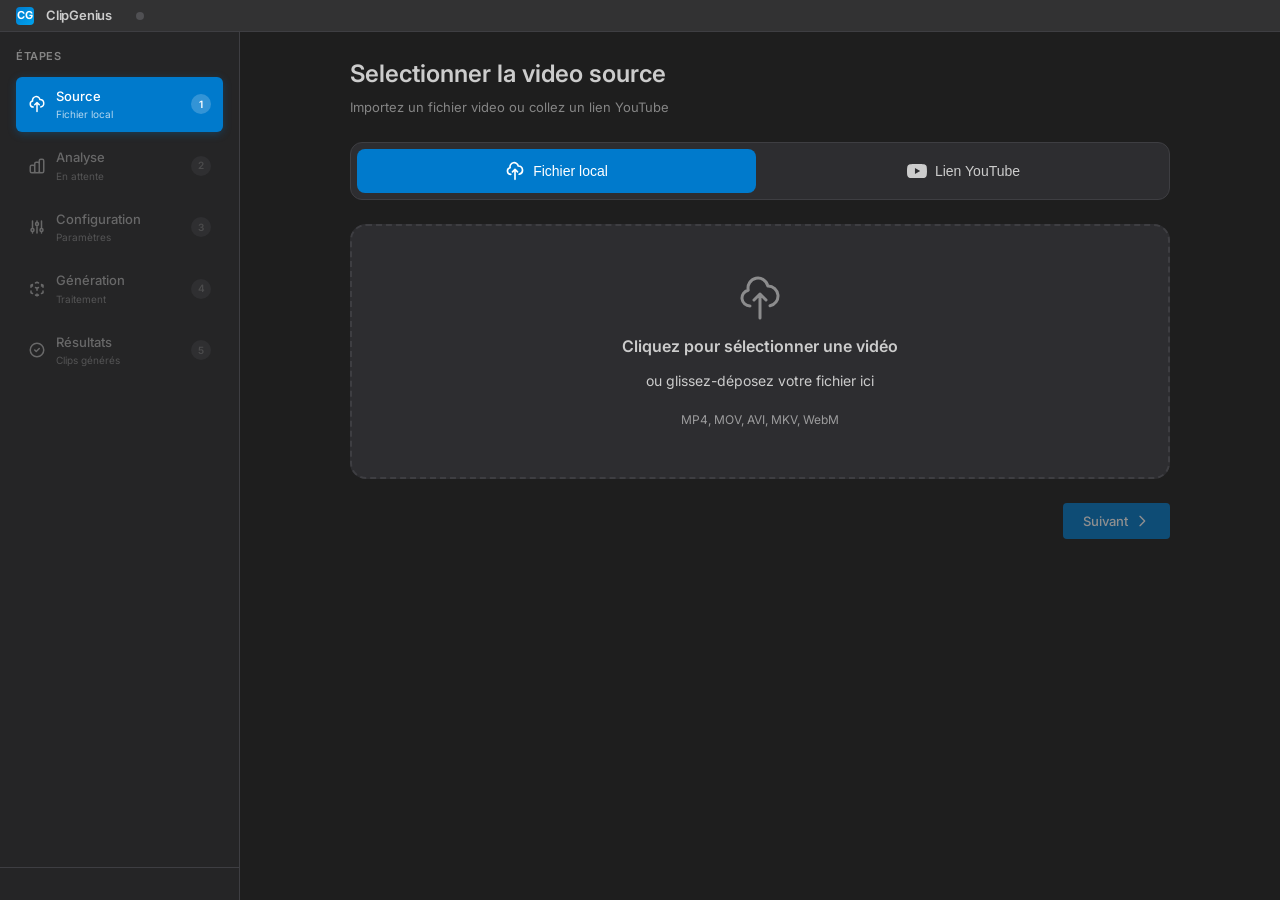
==== commit d20136a8: "🗑️ Auto-nettoyage output/ + suppression boutons dossier Interface: - Supprimé bouton dossier dans ti" ====
--- a/web/templates/index.html
+++ b/web/templates/index.html
@@ -1772,6 +1772,21 @@
         @keyframes spin {
             to { transform: rotate(360deg); }
         }
+
+        /* Mini spinner inline pour substatus */
+        .mini-spinner {
+            display: inline-block;
+            width: 14px;
+            height: 14px;
+            border: 2px solid var(--border);
+            border-top-color: var(--accent);
+            border-radius: 50%;
+            animation: spin 0.8s linear infinite;
+            margin-left: 8px;
+            vertical-align: middle;
+            position: relative;
+            top: -1px;
+        }
         
         @keyframes slideInRight {
             from {
@@ -1807,11 +1822,7 @@
         </div>
         <div class="titlebar-center" id="titlebarStatus"></div>
         <div class="titlebar-actions">
-            <button class="titlebar-btn" onclick="openOutputFolder()" title="Ouvrir le dossier de sortie">
-                <svg fill="none" stroke="currentColor" viewBox="0 0 24 24">
-                    <path stroke-linecap="round" stroke-linejoin="round" stroke-width="2" d="M3 7v10a2 2 0 002 2h14a2 2 0 002-2V9a2 2 0 00-2-2h-6l-2-2H5a2 2 0 00-2 2z"></path>
-                </svg>
-            </button>
+            <!-- Bouton dossier supprimé - clips automatiquement dans ~/Téléchargements -->
         </div>
     </div>
 
@@ -1897,12 +1908,7 @@
             </div>
 
             <div class="sidebar-footer">
-                <a href="#" class="quick-action" onclick="openOutputFolder(); return false;">
-                    <svg fill="none" stroke="currentColor" viewBox="0 0 24 24">
-                        <path stroke-linecap="round" stroke-linejoin="round" stroke-width="2" d="M3 7v10a2 2 0 002 2h14a2 2 0 002-2V9a2 2 0 00-2-2h-6l-2-2H5a2 2 0 00-2 2z"></path>
-                    </svg>
-                    Ouvrir les clips
-                </a>
+                <!-- Bouton "Ouvrir les clips" supprimé - clips dans ~/Téléchargements -->
             </div>
         </div>
 
@@ -2379,6 +2385,28 @@
         // === CIRCULAR PROGRESS CONSTANTS ===
         const CIRCLE_CIRCUMFERENCE = 565.48; // 2 * PI * 90
 
+        // === HELPER: UPDATE SUBSTATUS WITH SPINNER ===
+        /**
+         * Met à jour le substatus avec un spinner pour les opérations longues
+         * @param {HTMLElement} element - L'élément substatus à mettre à jour
+         * @param {string} message - Le message à afficher
+         */
+        function setSubstatusWithSpinner(element, message) {
+            if (!element || !message) return;
+            
+            // Messages qui nécessitent un spinner (opérations longues sans progression %)
+            const needsSpinner = message.includes('Analyse globale en cours') || 
+                                message.includes('Transcription en cours') ||
+                                message.includes('Analyse IA en cours') ||
+                                message.includes('Parsing des résultats');
+            
+            if (needsSpinner) {
+                element.innerHTML = `${message} <span class="mini-spinner"></span>`;
+            } else {
+                element.textContent = message;
+            }
+        }
+
         let currentStep = null;
         let currentView = 'source';
         let startTime = null;
@@ -2785,21 +2813,21 @@
                         progressIcon.textContent = '📥';
                         progressStatus.textContent = 'Téléchargement';
                         if (message) {
-                            progressSubstatus.textContent = message;
+                            setSubstatusWithSpinner(progressSubstatus, message);
                         }
                     } else if (step === 'transcribe') {
                         activateAnalysisStep('transcribe');
                         progressIcon.textContent = '🎤';
                         progressStatus.textContent = 'Transcription Whisper';
                         if (message) {
-                            progressSubstatus.textContent = message;
+                            setSubstatusWithSpinner(progressSubstatus, message);
                         }
                     } else if (step === 'detect') {
                         activateAnalysisStep('detect');
                         progressIcon.textContent = '🎯';
                         progressStatus.textContent = 'Détection du type de contenu';
                         if (message) {
-                            progressSubstatus.textContent = message;
+                            setSubstatusWithSpinner(progressSubstatus, message);
                         }
                     } else if (step === 'complete') {
                         eventSource.close();
@@ -4522,11 +4550,20 @@
             
             console.log(`📍 visualStep: "${visualStep}", index: ${stepIndex}`);
             
-            // Update step indicators
+            // Update step indicators - ONLY in the active view
+            // Determine active view container
+            const activeView = document.querySelector('.step-view.active');
+            if (!activeView) {
+                console.warn(`⚠️ Aucune vue active trouvée (.step-view.active)`);
+                return;
+            }
+            console.log(`📍 Vue active: ${activeView.id}`);
+            
             visualStepOrder.forEach((step, i) => {
-                const el = document.querySelector(`.progress-step[data-step="${step}"]`);
+                // Query ONLY within the active view to avoid duplicate elements
+                const el = activeView.querySelector(`.progress-step[data-step="${step}"]`);
                 if (!el) {
-                    console.warn(`⚠️ Élément introuvable pour data-step="${step}"`);
+                    console.warn(`⚠️ Élément introuvable pour data-step="${step}" dans ${activeView.id}`);
                     return;
                 }
 
@@ -4565,10 +4602,7 @@
         
         // Update substatus dynamiquement avec les messages du serveur
         function updateSubstatus(message, progress, step) {
-            if (progressSubstatus && message) {
-                // Le message contient déjà le pourcentage si disponible (ex: "Transcription 23%")
-                progressSubstatus.textContent = message;
-            }
+            setSubstatusWithSpinner(progressSubstatus, message);
         }
 
         // === PROGRESSION FLUIDE ===
